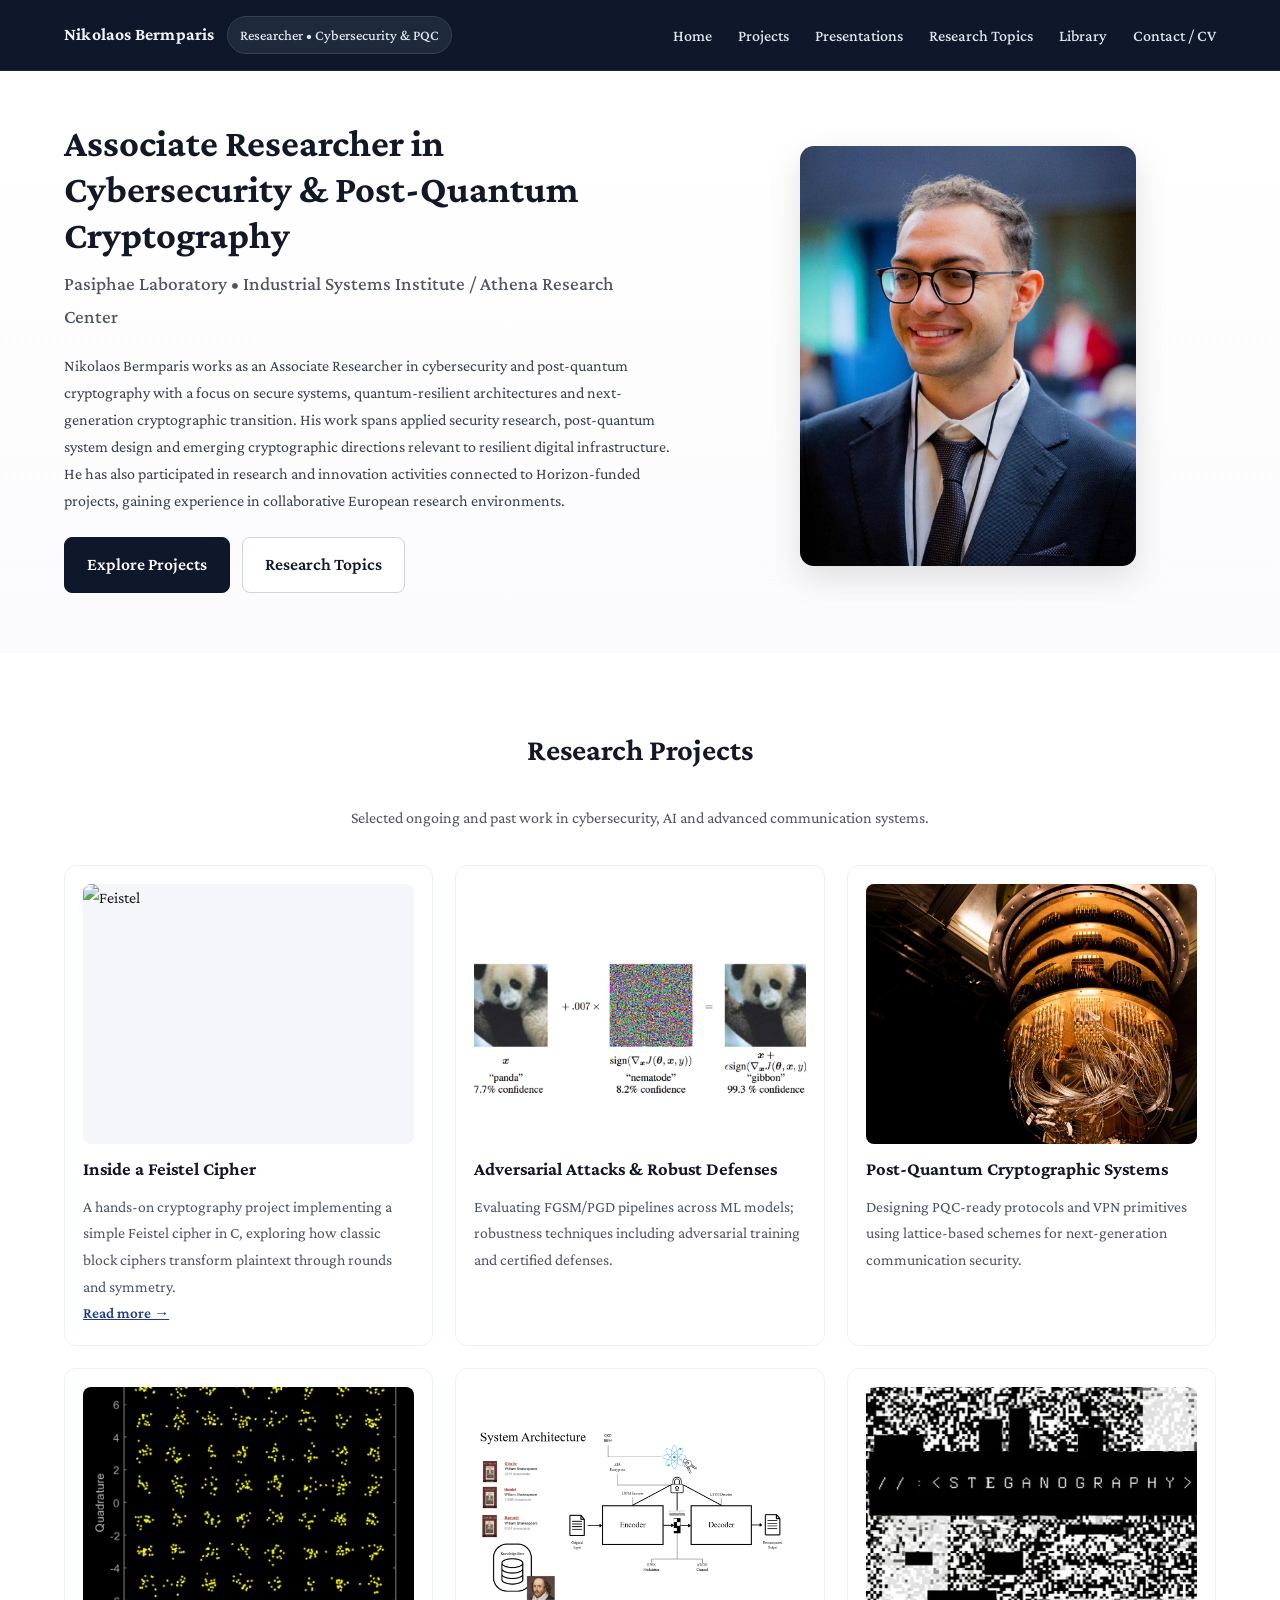
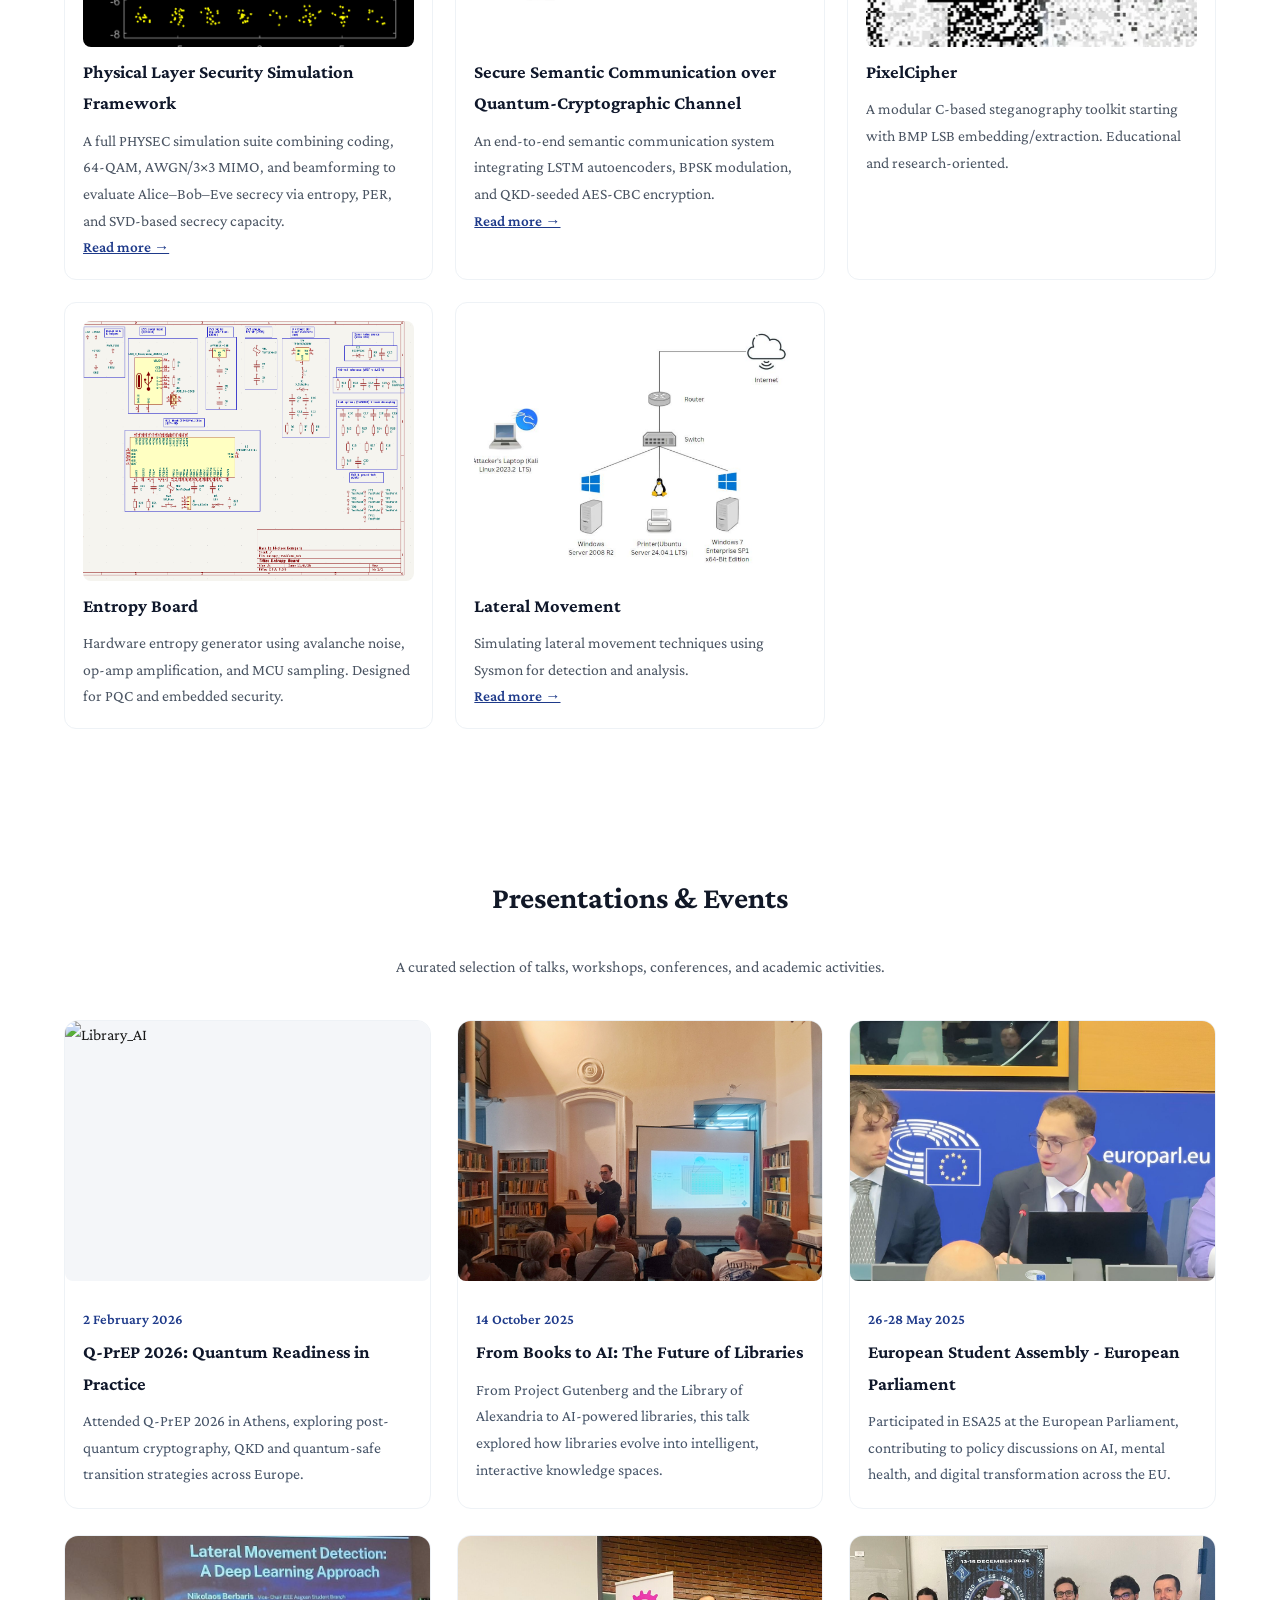
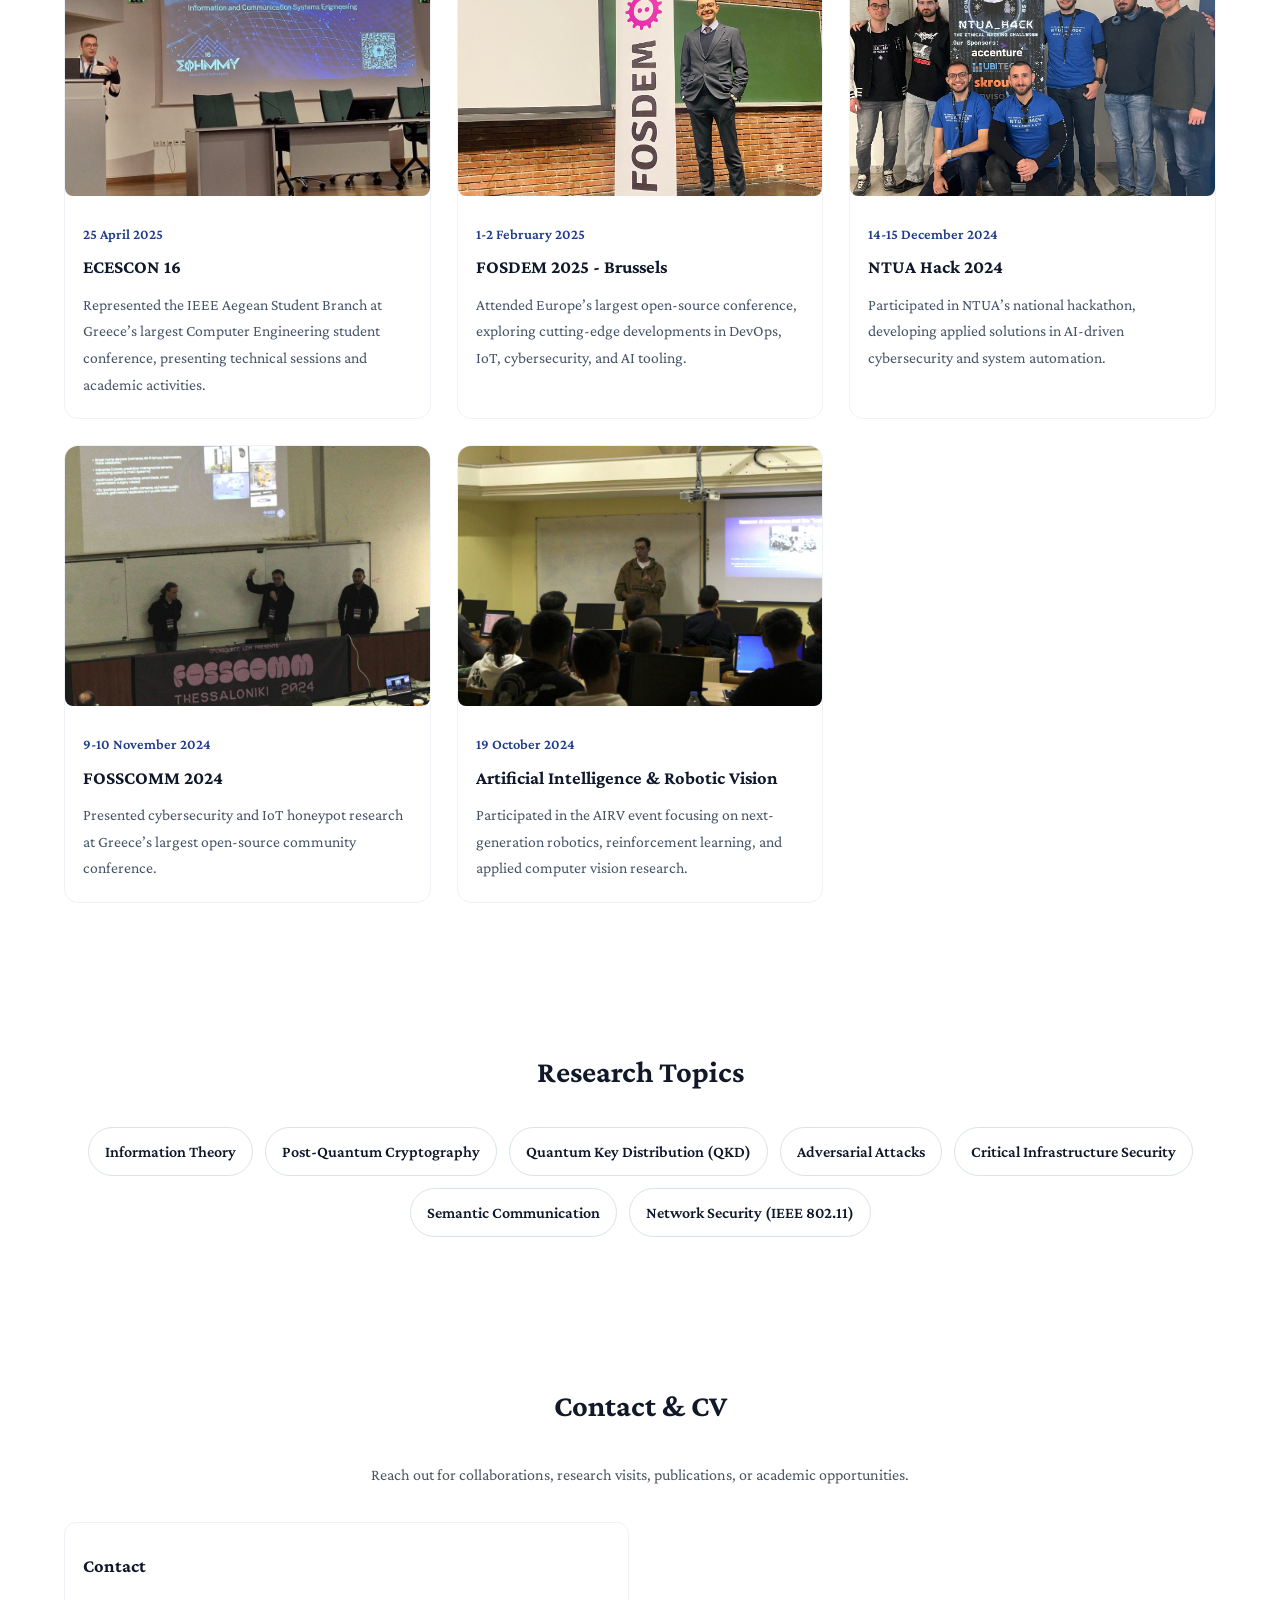
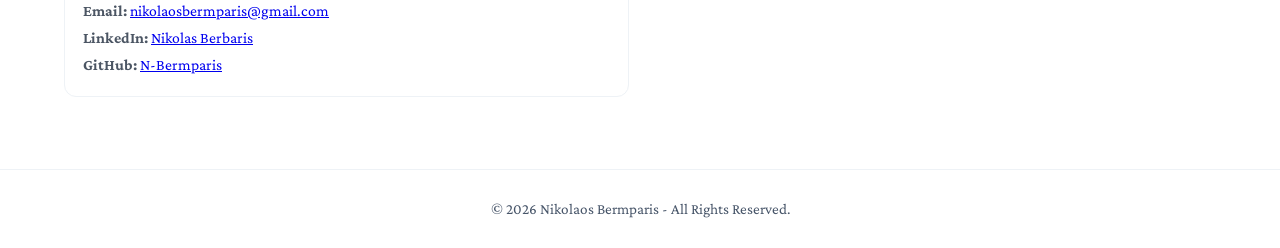
==== index.html @ 2b0d2d7d "Update index.html" ====
<!DOCTYPE html>
<html lang="en">
<head>
  <meta charset="UTF-8" />
  <meta name="viewport" content="width=device-width, initial-scale=1.0" />
  <title>Nikolaos Bermparis - Researcher</title>

  <link rel="icon" type="image/x-icon" href="images/pixel image.png">

  <!-- Academic font -->
  <link href="https://fonts.googleapis.com/css2?family=Crimson+Pro:wght@300;400;500;600;700&display=swap" rel="stylesheet">

  <!-- Global stylesheet -->
  <link rel="stylesheet" href="css/style.css">

</head>

<body>

<!--  NAVBAR -->
<nav class="navbar">
  <div class="container nav-inner">

    <div class="nav-left">
      <div class="brand">Nikolaos Bermparis</div>
      <span class="badge">Researcher • Cybersecurity & PQC</span>
    </div>

    <button class="nav-toggle" id="navToggle" aria-expanded="false">
      <span></span><span></span><span></span>
    </button>

    <ul class="nav-links" id="navLinks">
      <li><a href="index.html#home">Home</a></li>
      <li><a href="https://github.com/N-Bermparis" target="_blank">Projects</a></li>
      <li><a href="index.html#events">Presentations</a></li>
      <li><a href="index.html#research">Research Topics</a></li>
      <li><a href="library.html">Library</a></li>
      <li><a href="contact/secure.html">Contact / CV</a></li>
    </ul>

  </div>
</nav>
<!--  END NAVBAR -->


<!--  HERO -->
<header class="hero" id="home">
  <div class="container hero-grid">

    <div>
      <h1>Associate Researcher in Cybersecurity & Post-Quantum Cryptography</h1>
      <h2>Pasiphae Laboratory • Industrial Systems Institute / Athena Research Center</h2>
      <p>
        Nikolaos Bermparis works as an Associate Researcher in cybersecurity and post-quantum cryptography with a focus on secure systems, quantum-resilient architectures and next-generation cryptographic transition. His work spans applied security research, post-quantum system design and emerging cryptographic directions relevant to resilient digital infrastructure. He has also participated in research and innovation activities connected to Horizon-funded projects, gaining experience in collaborative European research environments.
      </p>
      <div class="cta-row">
        <a class="btn btn-primary" href="#projects">Explore Projects</a>
        <a class="btn btn-ghost" href="#research">Research Topics</a>
      </div>
    </div>

    <div class="portrait-wrap">
      <img class="portrait" src="images/profile.png" alt="Nikolaos Bermparis portrait">
    </div>

  </div>
</header>


<!--  PROJECTS -->
<section id="projects">
  <div class="container">
    <h2>Research Projects</h2>
    <p class="section-lead">Selected ongoing and past work in cybersecurity, AI and advanced communication systems.</p>

    <div class="grid cols-3">


            <article class="card">
        <img class="event-img" src="https://raw.githubusercontent.com/louazz/feistelcipher/HEAD/feistel.png" alt="Feistel">
        <h3>Inside a Feistel Cipher</h3>
        <p>A hands-on cryptography project implementing a simple Feistel cipher in C, exploring how classic block ciphers transform plaintext through rounds and symmetry.</p>
        <p class="project-link"><a href="https://github.com/N-Bermparis/feistel-cipher" target="_blank">Read more →</a></p>
      </article>

      <!-- CARD 1 -->
      <article class="card">
        <img class="event-img" src="images/adverarial.png" alt="adversarial">
        <h3>Adversarial Attacks & Robust Defenses</h3>
        <p>Evaluating FGSM/PGD pipelines across ML models; robustness techniques including adversarial training and certified defenses.</p>
        
      </article>

      <!-- CARD 2 -->
      <article class="card">
        <img class="event-img" src="images/quantum.png" alt="Quantum">
        <h3>Post-Quantum Cryptographic Systems</h3>
        <p>Designing PQC-ready protocols and VPN primitives using lattice-based schemes for next-generation communication security.</p>
      </article>

      <!-- CARD 3 -->
        <article class="card">
          <img class="event-img" src="images/physical_layer.png" alt="Post-Quantum">
          <h3>Physical Layer Security Simulation Framework</h3>
          <p>A full PHYSEC simulation suite combining coding, 64-QAM, AWGN/3×3 MIMO, and beamforming to evaluate Alice–Bob–Eve secrecy via entropy, PER, and SVD-based secrecy capacity.</p>
          <p class="project-link"><a href="https://github.com/N-Bermparis/physical-layer-security" target="_blank" rel="noopener">Read more →</a></p>
        </article>


      <!-- CARD 4 -->
      <article class="card">
        <img class="event-img" src="images/SemCom.png" alt="SemCom">
        <h3>Secure Semantic Communication over Quantum-Cryptographic Channel</h3>
        <p>An end-to-end semantic communication system integrating LSTM autoencoders, BPSK modulation, and QKD-seeded AES-CBC encryption.</p>
        <p class="project-link"><a href="https://github.com/N-Bermparis/SemCom-QCrypto" target="_blank">Read more →</a></p>
      </article>

      <!-- CARD 5 -->
      <article class="card">
        <img class="event-img" src="images/steganography.png" alt="Steganography">
        <h3>PixelCipher</h3>
        <p>A modular C-based steganography toolkit starting with BMP LSB embedding/extraction. Educational and research-oriented.</p>
        
      </article>

      <!-- CARD 6 -->
      <article class="card">
        <img class="event-img" src="images/Entropy_Board.png" alt="Entropy Board">
        <h3>Entropy Board</h3>
        <p>Hardware entropy generator using avalanche noise, op-amp amplification, and MCU sampling. Designed for PQC and embedded security.</p>
        
      </article>

      <!-- CARD 7 -->
      <article class="card">
        <img class="event-img" src="images/Lateral_Movement.png" alt="Lateral Movement">
        <h3>Lateral Movement</h3>
        <p>Simulating lateral movement techniques using Sysmon for detection and analysis.</p>
        <p class="project-link"><a href="docs/Lateral_Movement.PDF" target="_blank">Read more →</a></p>
      </article>

    </div>
  </div>
</section>


<!--  PRESENTATIONS -->
<section id="events">
  <div class="container">
    <h2>Presentations & Events</h2>
    <p class="section-lead">A curated selection of talks, workshops, conferences, and academic activities.</p>

    <div class="events-grid">


      <article class="event-card">
        <img class="event-img" src="images/qprep.jpg" alt="Library_AI">
        <div class="event-content">
          <div class="event-date">2 February 2026</div>
          <h3 class="event-title">Q-PrEP 2026: Quantum Readiness in Practice</h3>
         
          <p class="event-desc">Attended Q-PrEP 2026 in Athens, exploring post-quantum cryptography, QKD and quantum-safe transition strategies across Europe.</p>
        </div>
      </article>

        <article class="event-card">
        <img class="event-img" src="images/library.jpg" alt="Library_AI">
        <div class="event-content">
          <div class="event-date">14 October 2025</div>
          <h3 class="event-title">From Books to AI: The Future of Libraries</h3>
         
          <p class="event-desc">From Project Gutenberg and the Library of Alexandria to AI-powered libraries, this talk explored how libraries evolve into intelligent, interactive knowledge spaces.</p>
        </div>
      </article>

      <article class="event-card">
        <img class="event-img" src="images/esa25.jpeg" alt="ESA25">
        <div class="event-content">
          <div class="event-date">26-28 May 2025</div>
          <h3 class="event-title">European Student Assembly - European Parliament</h3>
           <p class="event-desc">Participated in ESA25 at the European Parliament, contributing to policy discussions on AI, mental health,
      and digital transformation across the EU.</p>
        </div>
      </article>

      <article class="event-card">
        <img class="event-img" src="images/ecescon16.jpeg" alt="ECESCON 16">
        <div class="event-content">
          <div class="event-date">25 April 2025</div>
          <h3 class="event-title">ECESCON 16</h3>
    <p class="event-desc">
      Represented the IEEE Aegean Student Branch at Greece’s largest Computer Engineering student conference,
      presenting technical sessions and academic activities.
    </p>
        </div>
      </article>

      <article class="event-card">
        <img class="event-img" src="images/fosdem25.jpeg" alt="FOSDEM 25">
        <div class="event-content">
          <div class="event-date">1-2 February 2025</div>
          <h3 class="event-title">FOSDEM 2025 - Brussels</h3>
          <p class="event-desc">
      Attended Europe’s largest open-source conference, exploring cutting-edge developments in DevOps, IoT,
      cybersecurity, and AI tooling.        
          </p>
        </div>
      </article>

      <article class="event-card">
        <img class="event-img" src="images/ntuahack24.jpeg" alt="NTUA Hack 2024">
        <div class="event-content">
          <div class="event-date">14-15 December 2024</div>
          <h3 class="event-title">NTUA Hack 2024</h3>
          <p class="event-desc">
      Participated in NTUA’s national hackathon, developing applied solutions in AI-driven cybersecurity and
      system automation.        
          </p>
        </div>
      </article>

      <article class="event-card">
        <img class="event-img" src="images/fosscomm24.jpeg" alt="FOSSCOMM 2024">
        <div class="event-content">
          <div class="event-date">9-10 November 2024</div>
          <h3 class="event-title">FOSSCOMM 2024</h3>
          <p class="event-desc">
      Presented cybersecurity and IoT honeypot research at Greece’s largest
      open-source community conference.         
          </p>
        </div>
      </article>

      <article class="event-card">
        <img class="event-img" src="images/airv24.jpeg" alt="AIRV 2024">
        <div class="event-content">
          <div class="event-date">19 October 2024</div>
          <h3 class="event-title">Artificial Intelligence & Robotic Vision</h3>
          <p class="event-desc">
      Participated in the AIRV event focusing on next-generation robotics, reinforcement learning, and
      applied computer vision research.          
          </p>
        </div>
      </article>

    </div>
  </div>
</section>


<!--RESEARCH TOPICS -->
<section id="research">
  <div class="container">
    <h2>Research Topics</h2>
    

    <div class="topics">
      <a class="topic" href="#">Information Theory</a>
      <a class="topic" href="#">Post-Quantum Cryptography</a>
      <a class="topic" href="#">Quantum Key Distribution (QKD)</a>
      <a class="topic" href="#">Adversarial Attacks</a>
      <a class="topic" href="#">Critical Infrastructure Security</a>
      <a class="topic" href="#">Semantic Communication</a>
      <a class="topic" href="#">Network Security (IEEE 802.11)</a>
    </div>

  </div>
</section>


<!-- CONTACT -->
<section id="contact">
  <div class="container">
    <h2>Contact & CV</h2>
    <p class="section-lead">Reach out for collaborations, research visits, publications, or academic opportunities.</p>

    <div class="grid cols-2">

      <div class="card">
        <h3>Contact</h3>
        <div class="space"></div>
        <p><strong>Email:</strong> <a href="mailto:nikolaosbermparis@gmail.com">nikolaosbermparis@gmail.com</a></p>
        <p><strong>LinkedIn:</strong> <a href="https://www.linkedin.com/in/nikolas-berbaris/" target="_blank">Nikolas Berbaris</a></p>
        <p><strong>GitHub:</strong> <a href="https://github.com/N-Bermparis" target="_blank">N-Bermparis</a></p>
      </div>

    </div>
  </div>
</section>


<!--FOOTER -->
<footer>
  <div class="container">
    © 2026 Nikolaos Bermparis - All Rights Reserved.
  </div>
</footer>


<!--MOBILE NAV JS -->
<script>
  const navToggle = document.getElementById("navToggle");
  const navLinks  = document.getElementById("navLinks");

  navToggle.addEventListener("click", () => {
    navLinks.classList.toggle("show");
    navToggle.setAttribute("aria-expanded", navLinks.classList.contains("show"));
  });

  // Auto-close on link click
  navLinks.querySelectorAll("a").forEach(a => {
    a.addEventListener("click", () => {
      navLinks.classList.remove("show");
      navToggle.setAttribute("aria-expanded", "false");
    });
  });
</script>

</body>
</html>
---- css/style.css ----
/* -------------------------------------------------- */
/* RESET & BASE */
/* -------------------------------------------------- */

* {
  box-sizing: border-box;
  margin: 0;
  padding: 0;
}

html, body {
  height: 100%;
}

body {
  font-family: 'Crimson Pro', Georgia, 'Times New Roman', serif;
  color: #1a1a1a;
  background: #ffffff;
  line-height: 1.7;
  -webkit-font-smoothing: antialiased;
  -moz-osx-font-smoothing: grayscale;

  /* offset for fixed navbar */
  padding-top: 110px;
}

/* Layout wrapper */
.container {
  max-width: 1200px;
  margin: 0 auto;
  padding: 0 24px;
}

/* -------------------------------------------------- */
/* NAVBAR (FULLY RESPONSIVE) */
/* -------------------------------------------------- */

.navbar,
nav { /* support older markup */
  position: fixed;
  top: 0; 
  left: 0; 
  right: 0;

  background: #0f172a;
  border-bottom: 1px solid #1e293b;
  z-index: 1000;

  padding: 16px 0;
}

/* inner layout */
.nav-inner,
.nav-row {
  display: flex;
  align-items: center;
  justify-content: space-between;
}

/* left label block */
.nav-left {
  display: flex;
  align-items: center;
  gap: 12px;
}

/* Brand */
.brand {
  font-weight: 700;
  letter-spacing: 0.2px;
  color: #f1f5f9;
  font-size: 1.1rem;
}

/* Badge */
.badge {
  font-weight: 500;
  font-size: 0.9rem;
  color: #e2e8f0;
  border: 1px solid #334155;
  border-radius: 999px;
  padding: 6px 12px;
  background: #1e293b;
}

/* Desktop nav menu */
.nav-links {
  display: flex;
  list-style: none;
  gap: 26px;
  margin-left: auto;
}

/* Desktop link styles */
.nav-links a {
  text-decoration: none;
  color: #e2e8f0;
  font-weight: 500;
  position: relative;
  padding-bottom: 4px;
  transition: color 0.2s ease;
}

.nav-links a:hover {
  color: #60a5fa;
}

.nav-links a::after {
  content: "";
  position: absolute;
  left: 0;
  bottom: 0;
  height: 2px;
  width: 0;
  background: #60a5fa;
  transition: width 0.2s ease;
}

.nav-links a:hover::after {
  width: 100%;
}

/* -------------------------------------------------- */
/* HAMBURGER (ANIMATED) */
/* -------------------------------------------------- */

.nav-toggle {
  display: none;
  flex-direction: column;
  gap: 6px;
  background: #0f172a;
  border: 1px solid #1e293b;
  padding: 10px 12px;
  border-radius: 10px;
  cursor: pointer;
  transition: background 0.3s ease;
}

.nav-toggle span {
  display: block;
  width: 24px;
  height: 2px;
  background: #e2e8f0;
  border-radius: 4px;
  transition: 0.35s ease;
  transform-origin: center;
}

/* Hamburger → X animation */
.nav-toggle.open span:nth-child(1) {
  transform: translateY(8px) rotate(45deg);
}

.nav-toggle.open span:nth-child(2) {
  opacity: 0;
}

.nav-toggle.open span:nth-child(3) {
  transform: translateY(-8px) rotate(-45deg);
}

/* -------------------------------------------------- */
/* MOBILE NAV */
/* -------------------------------------------------- */

@media (max-width: 900px) {

  .nav-toggle {
    display: flex;
  }

  .nav-links {
    display: flex;
    flex-direction: column;

    background: #0f172a;
    position: absolute;
    top: 100%;
    right: 0;

    width: 100%;
    border-bottom: 1px solid #1e293b;

    /* collapsed by default */
    max-height: 0;
    overflow: hidden;
    opacity: 0;
    transform: translateY(-10px);

    transition:
      max-height 0.35s ease,
      opacity 0.35s ease,
      transform 0.35s ease;
  }

  .nav-links.show {
    max-height: 500px;
    opacity: 1;
    transform: translateY(0);
  }

  .nav-links li {
    padding: 12px 0;
    text-align: center;
  }
}

/* -------------------------------------------------- */
/* HERO */
/* -------------------------------------------------- */

.hero {
  padding-top: 10px;
  padding-bottom: 60px;
  background: linear-gradient(180deg, #ffffff 0%, #fbfbfd 100%);
}

.hero-grid {
  display: grid;
  grid-template-columns: 1.1fr 0.9fr;
  gap: 48px;
  align-items: center;
}

.hero h1 {
  font-size: 2.4rem;
  color: #111827;
  line-height: 1.2;
  margin-bottom: 10px;
}

.hero h2 {
  font-size: 1.2rem;
  font-weight: 500;
  color: #4b5563;
  margin-bottom: 18px;
}

.hero p {
  color: #374151;
  margin-bottom: 22px;
}

/* CTA buttons */
.cta-row {
  display: flex;
  gap: 12px;
  flex-wrap: wrap;
}

.btn {
  display: inline-block;
  border-radius: 8px;
  padding: 12px 22px;
  text-decoration: none;
  font-weight: 600;
  border: 1px solid;
  font-size: 1.1rem;
}

/* Primary CTA */
.btn-primary {
  background: #0f172a;
  color: #ffffff;
  border-color: #0f172a;
  font-family: 'Crimson Pro', serif;
}

.btn-primary:hover {
  filter: brightness(1.15);
}

/* Ghost CTA */
.btn-ghost {
  background: #ffffff;
  color: #0f172a;
  border-color: #d0d4dc;
}

/* Portrait */
.portrait-wrap {
  max-width: 420px;
  margin: 0 auto;
}

.portrait {
  width: 100%;
  height: 420px;
  border-radius: 14px;
  object-fit: cover;
  display: block;
  background: #eef2f7;
  box-shadow: 0 12px 34px rgba(0, 0, 0, 0.12);
}

/* -------------------------------------------------- */
/* SECTIONS */
/* -------------------------------------------------- */

section {
  padding: 72px 0;
}

section h2 {
  text-align: center;
  font-size: 1.9rem;
  color: #111827;
  margin-bottom: 28px;
}

.section-lead {
  text-align: center;
  color: #4b5563;
  max-width: 820px;
  margin: 0 auto 34px;
}

/* -------------------------------------------------- */
/* GRID LAYOUT */
/* -------------------------------------------------- */

.grid {
  display: grid;
  gap: 22px;
}

.grid.cols-3 {
  grid-template-columns: repeat(3, minmax(0, 1fr));
}

.grid.cols-2 {
  grid-template-columns: repeat(2, minmax(0, 1fr));
}

@media (max-width: 960px) {
  .hero-grid {
    grid-template-columns: 1fr;
  }
  .grid.cols-3 {
    grid-template-columns: repeat(2, 1fr);
  }
}

@media (max-width: 640px) {
  .grid.cols-3,
  .grid.cols-2 {
    grid-template-columns: 1fr;
  }
}

/* -------------------------------------------------- */
/* CARDS */
/* -------------------------------------------------- */

.card {
  border: 1px solid #eef2f6;
  border-radius: 12px;
  padding: 18px;
  background: #ffffff;
  transition: transform 0.15s ease, box-shadow 0.2s ease;
}

.card:hover {
  transform: translateY(-3px);
  box-shadow: 0 12px 36px rgba(0, 0, 0, 0.08);
}

.card h3 {
  font-size: 1.15rem;
  color: #0f172a;
  margin: 10px 0 8px;
}

.card p {
  color: #4b5563;
  font-size: 0.98rem;
}

.thumbnail,
.event-img {
  width: 100%;
  height: 260px;
  object-fit: cover;
  border-radius: 8px;
  display: block;
  background: #f4f6f9;
  margin-bottom: 10px;
}

/* -------------------------------------------------- */
/* EVENTS GRID */
/* -------------------------------------------------- */

.events-grid {
  display: grid;
  grid-template-columns: repeat(auto-fill, minmax(280px, 1fr));
  gap: 26px;
  margin-top: 40px;
}

.event-card {
  background: #ffffff;
  border-radius: 14px;
  border: 1px solid #eef2f6;
  overflow: hidden;
  transition: transform 0.15s ease;
}

.event-card:hover {
  transform: translateY(-4px);
}

.event-content {
  padding: 16px 18px 20px;
}

.event-date {
  font-size: 0.9rem;
  color: #1e3a8a;
  font-weight: 600;
  margin-bottom: 6px;
}

.event-title {
  font-size: 1.15rem;
  font-weight: 700;
  color: #0f172a;
  margin-bottom: 8px;
}

.event-desc {
  font-size: 0.98rem;
  color: #475569;
}

/* -------------------------------------------------- */
/* TOPICS */
/* -------------------------------------------------- */

.topics {
  display: flex;
  flex-wrap: wrap;
  gap: 12px;
  justify-content: center;
}

.topic {
  display: inline-block;
  padding: 10px 16px;
  border-radius: 999px;
  background: #ffffff;
  border: 1px solid #dbe2ea;
  font-weight: 600;
  color: #0f172a;
  text-decoration: none;
  transition: 0.15s ease;
}

.topic:hover {
  transform: translateY(-2px);
  border-color: #b9c5d3;
  box-shadow: 0 8px 20px rgba(0, 0, 0, 0.06);
}

/* -------------------------------------------------- */
/* FOOTER */
/* -------------------------------------------------- */

footer {
  border-top: 1px solid #eef2f6;
  padding: 26px 0;
  color: #475569;
  text-align: center;
  font-size: 0.95rem;
}

/* Utility */
.muted { color: #6b7280; }
.space { height: 8px; }

/* Links inside cards */
.project-link a {
  color: #1e3a8a;
  text-decoration: underline;
  font-weight: 600;
  font-size: 0.95rem;
}

.project-link a:hover {
  text-decoration: none;
}

@media (max-width: 900px) {
  .badge {
    display: none;
  }
}
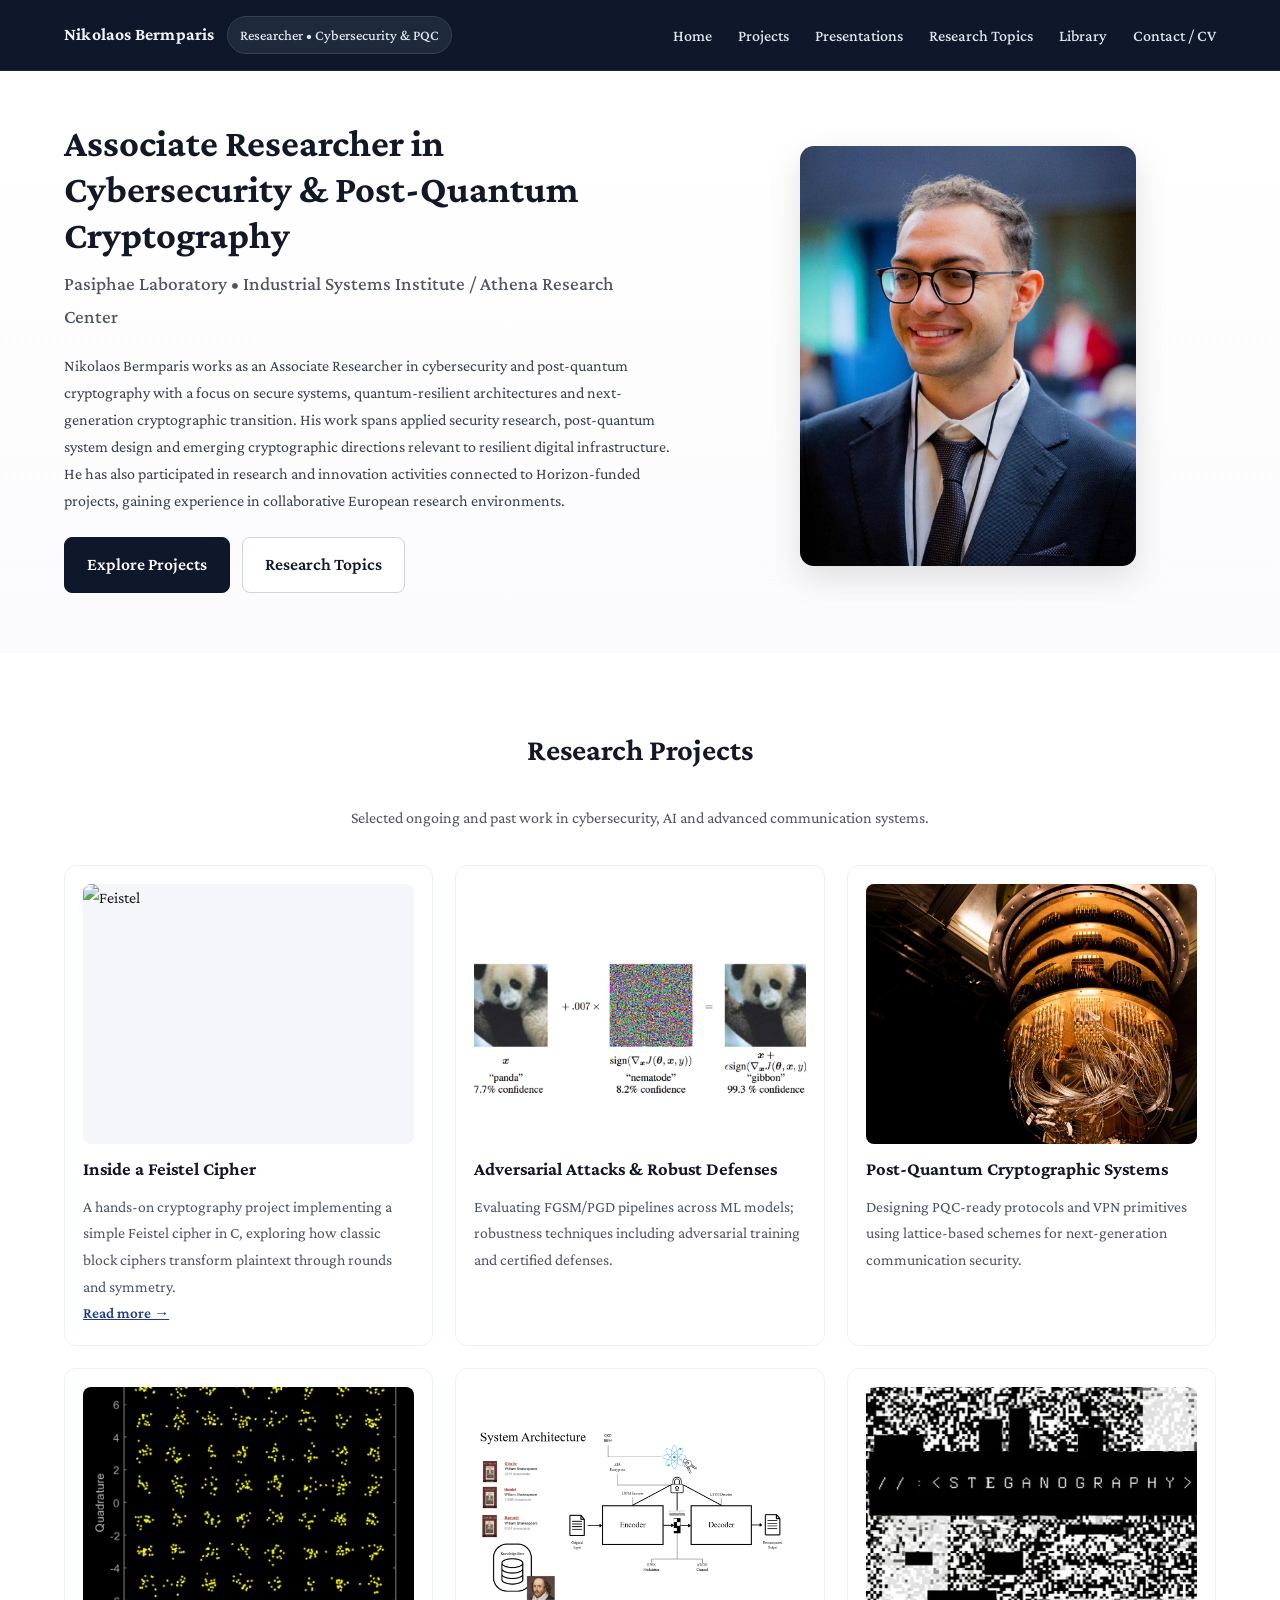
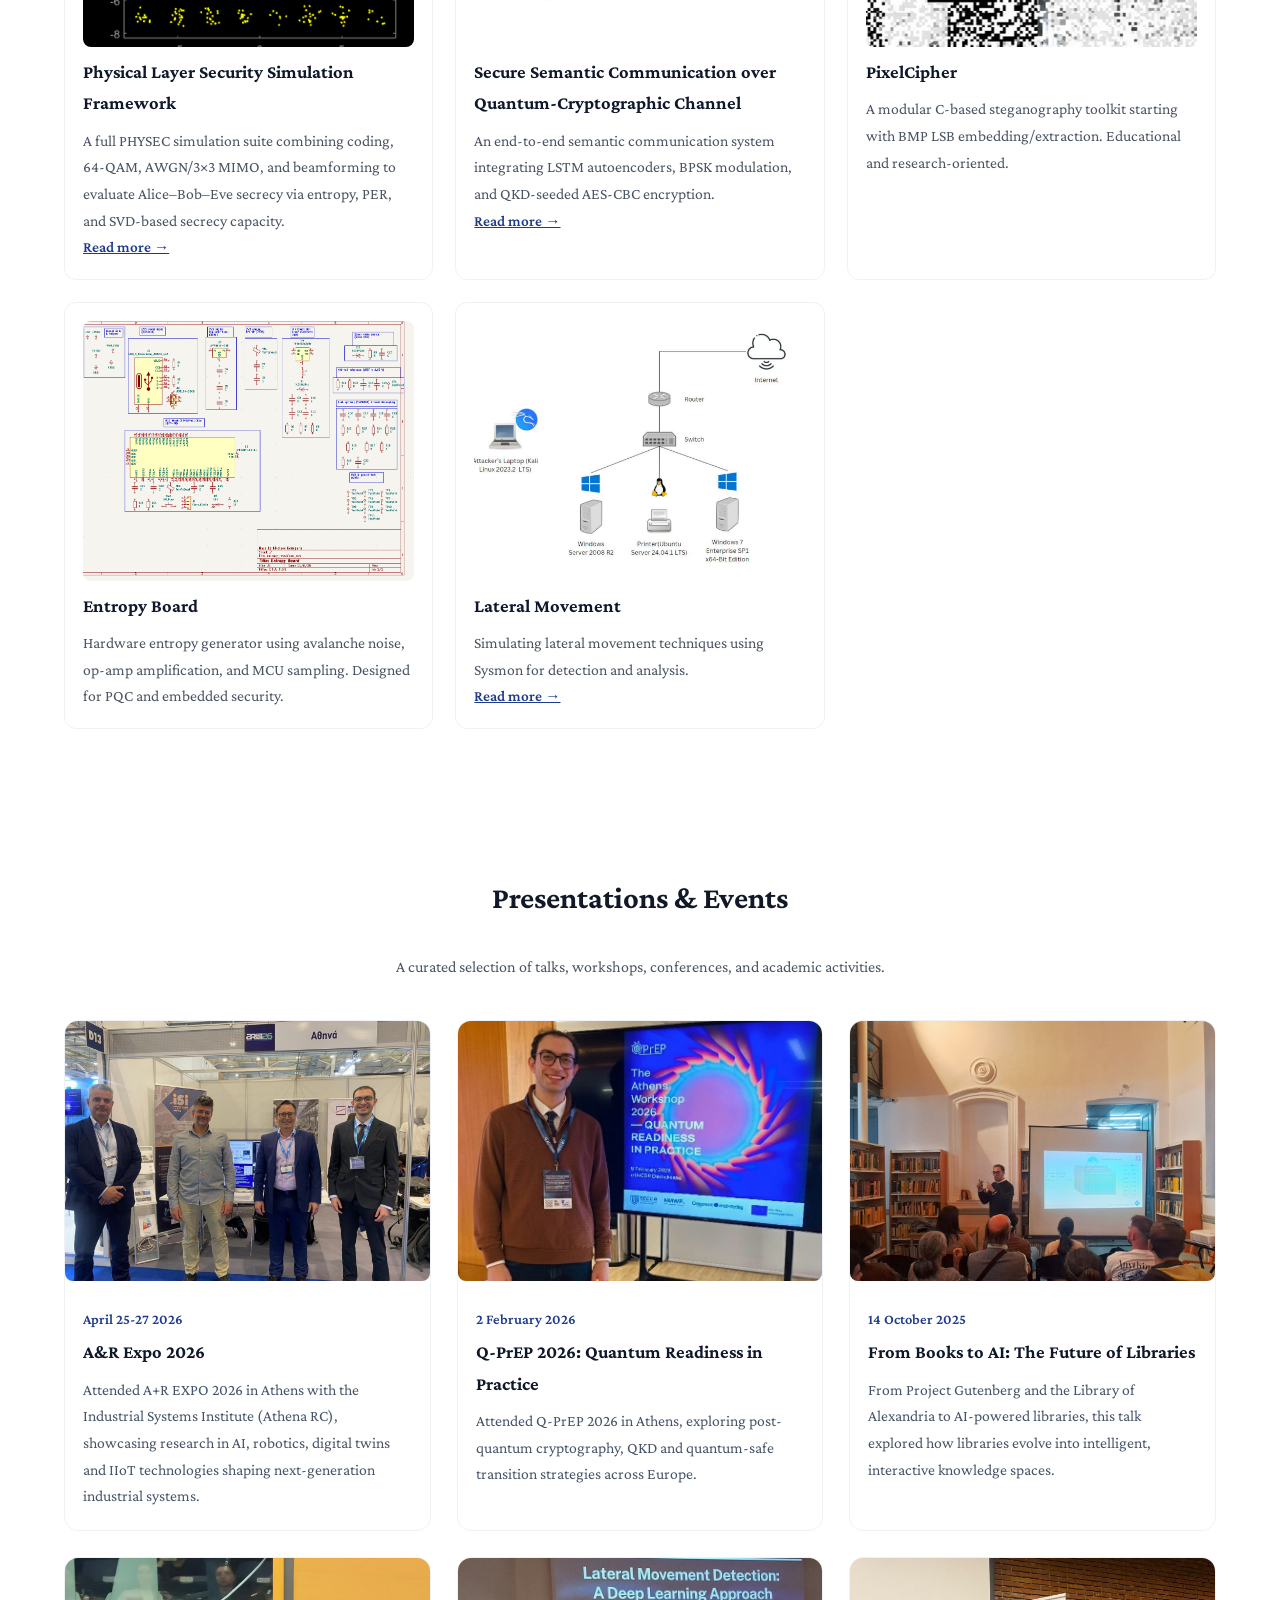
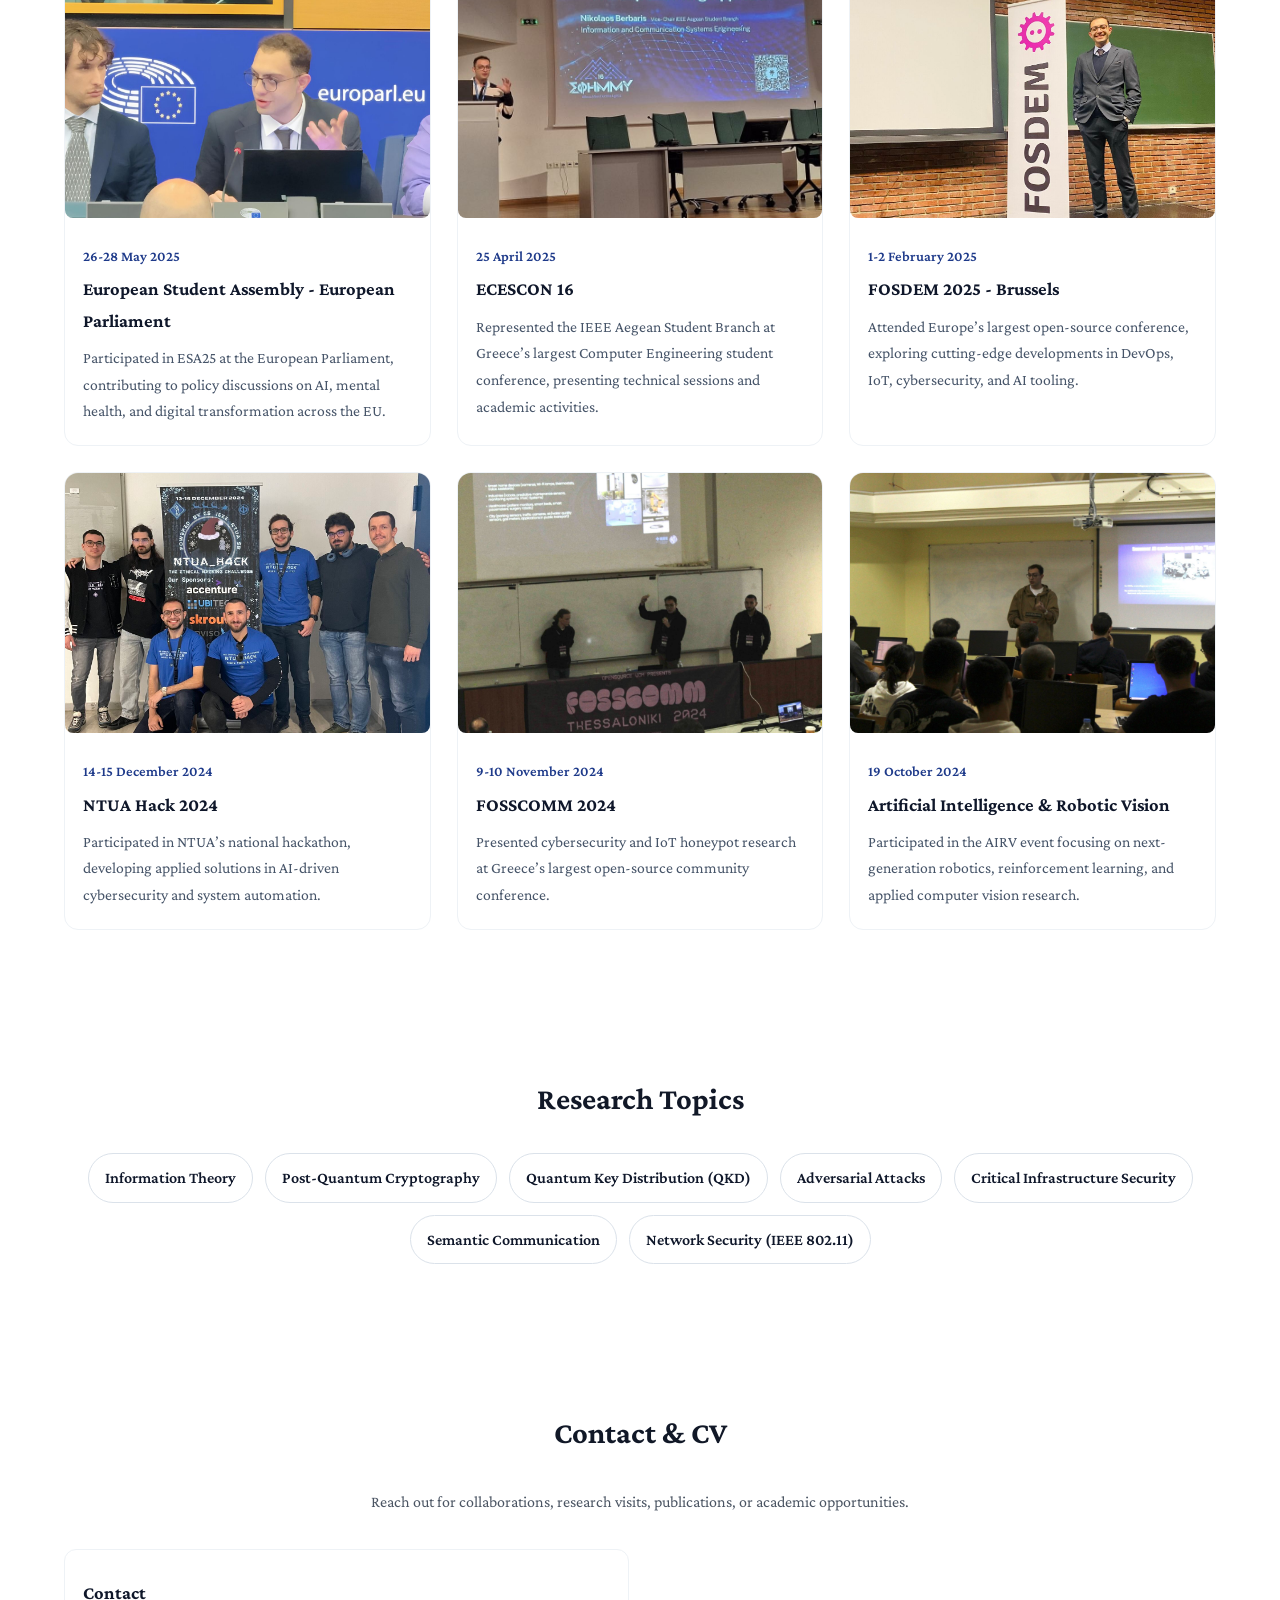
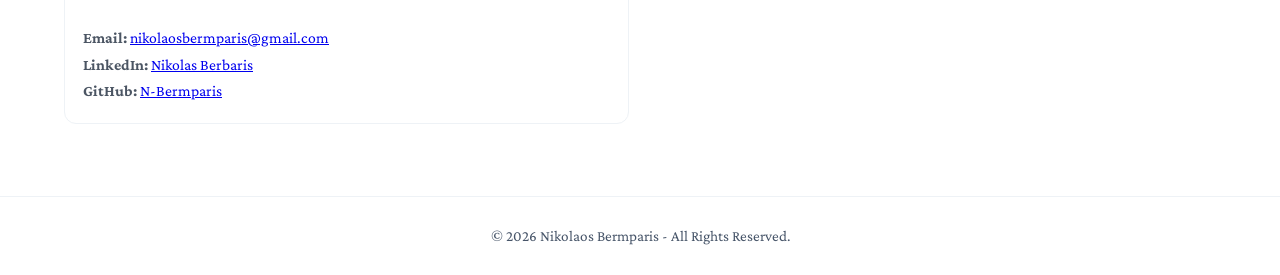
==== commit 571857f2: "Update index.html" ====
--- a/index.html
+++ b/index.html
@@ -155,6 +155,16 @@
 
 
       <article class="event-card">
+        <img class="event-img" src="images/expo1.jpeg" alt="Library_AI">
+        <div class="event-content">
+          <div class="event-date">April 25-27 2026</div>
+          <h3 class="event-title">A&R Expo 2026</h3>
+         
+          <p class="event-desc">Attended A+R EXPO 2026 in Athens with the Industrial Systems Institute (Athena RC), showcasing research in AI, robotics, digital twins and IIoT technologies shaping next-generation industrial systems.</p>
+        </div>
+      </article>
+
+      <article class="event-card">
         <img class="event-img" src="images/qprep.jpg" alt="Library_AI">
         <div class="event-content">
           <div class="event-date">2 February 2026</div>
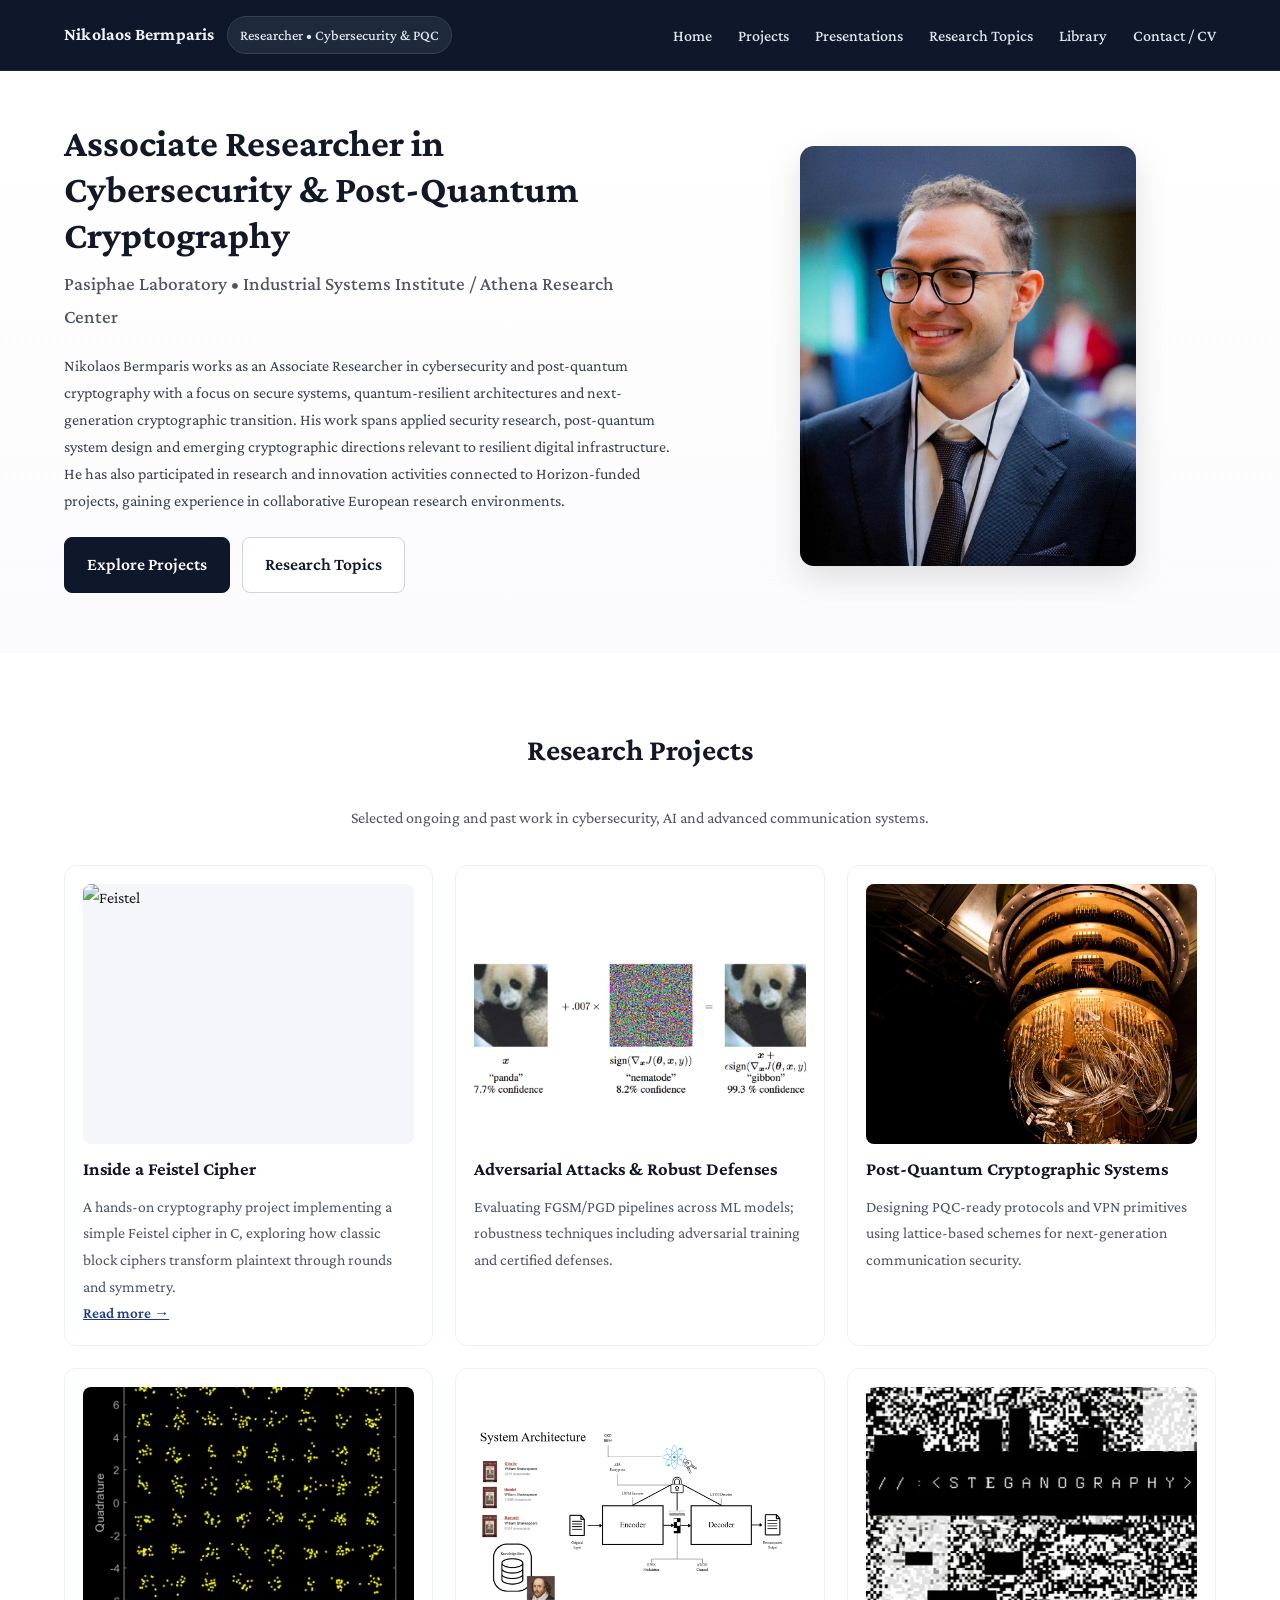
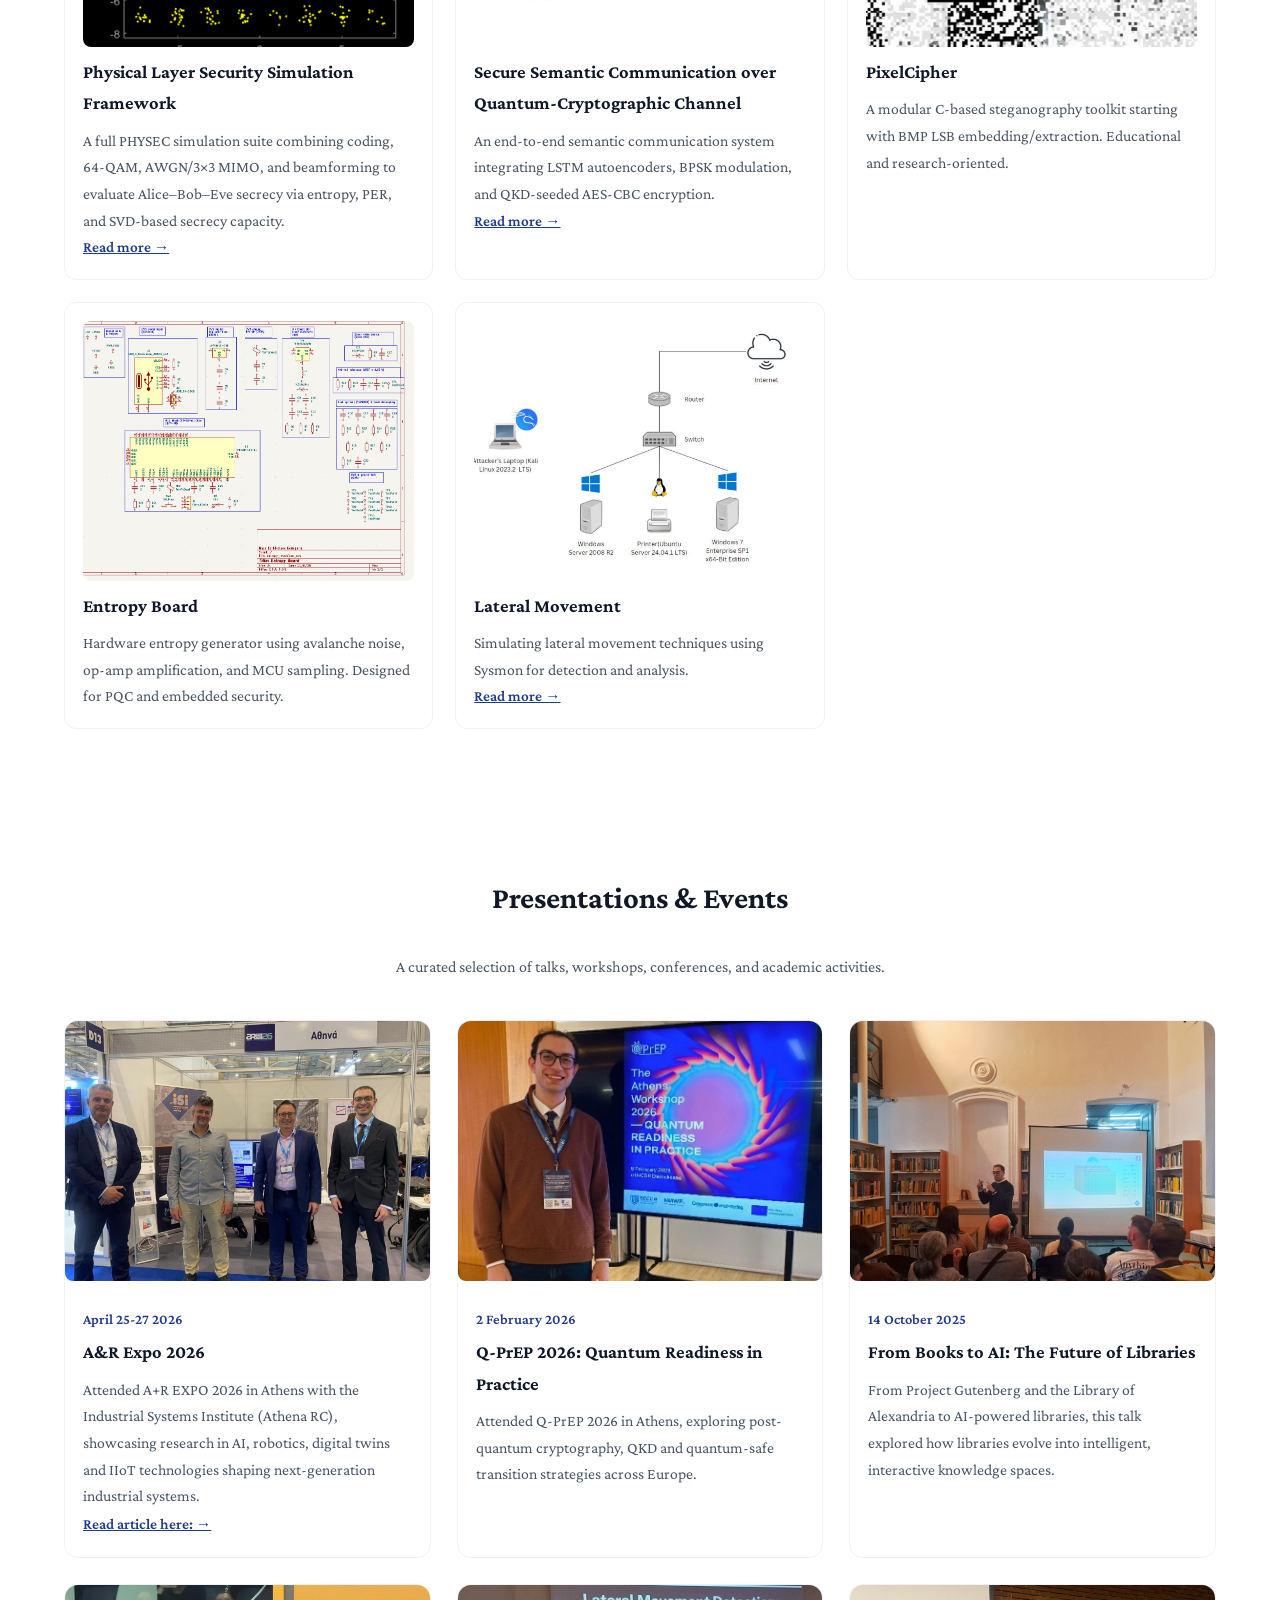
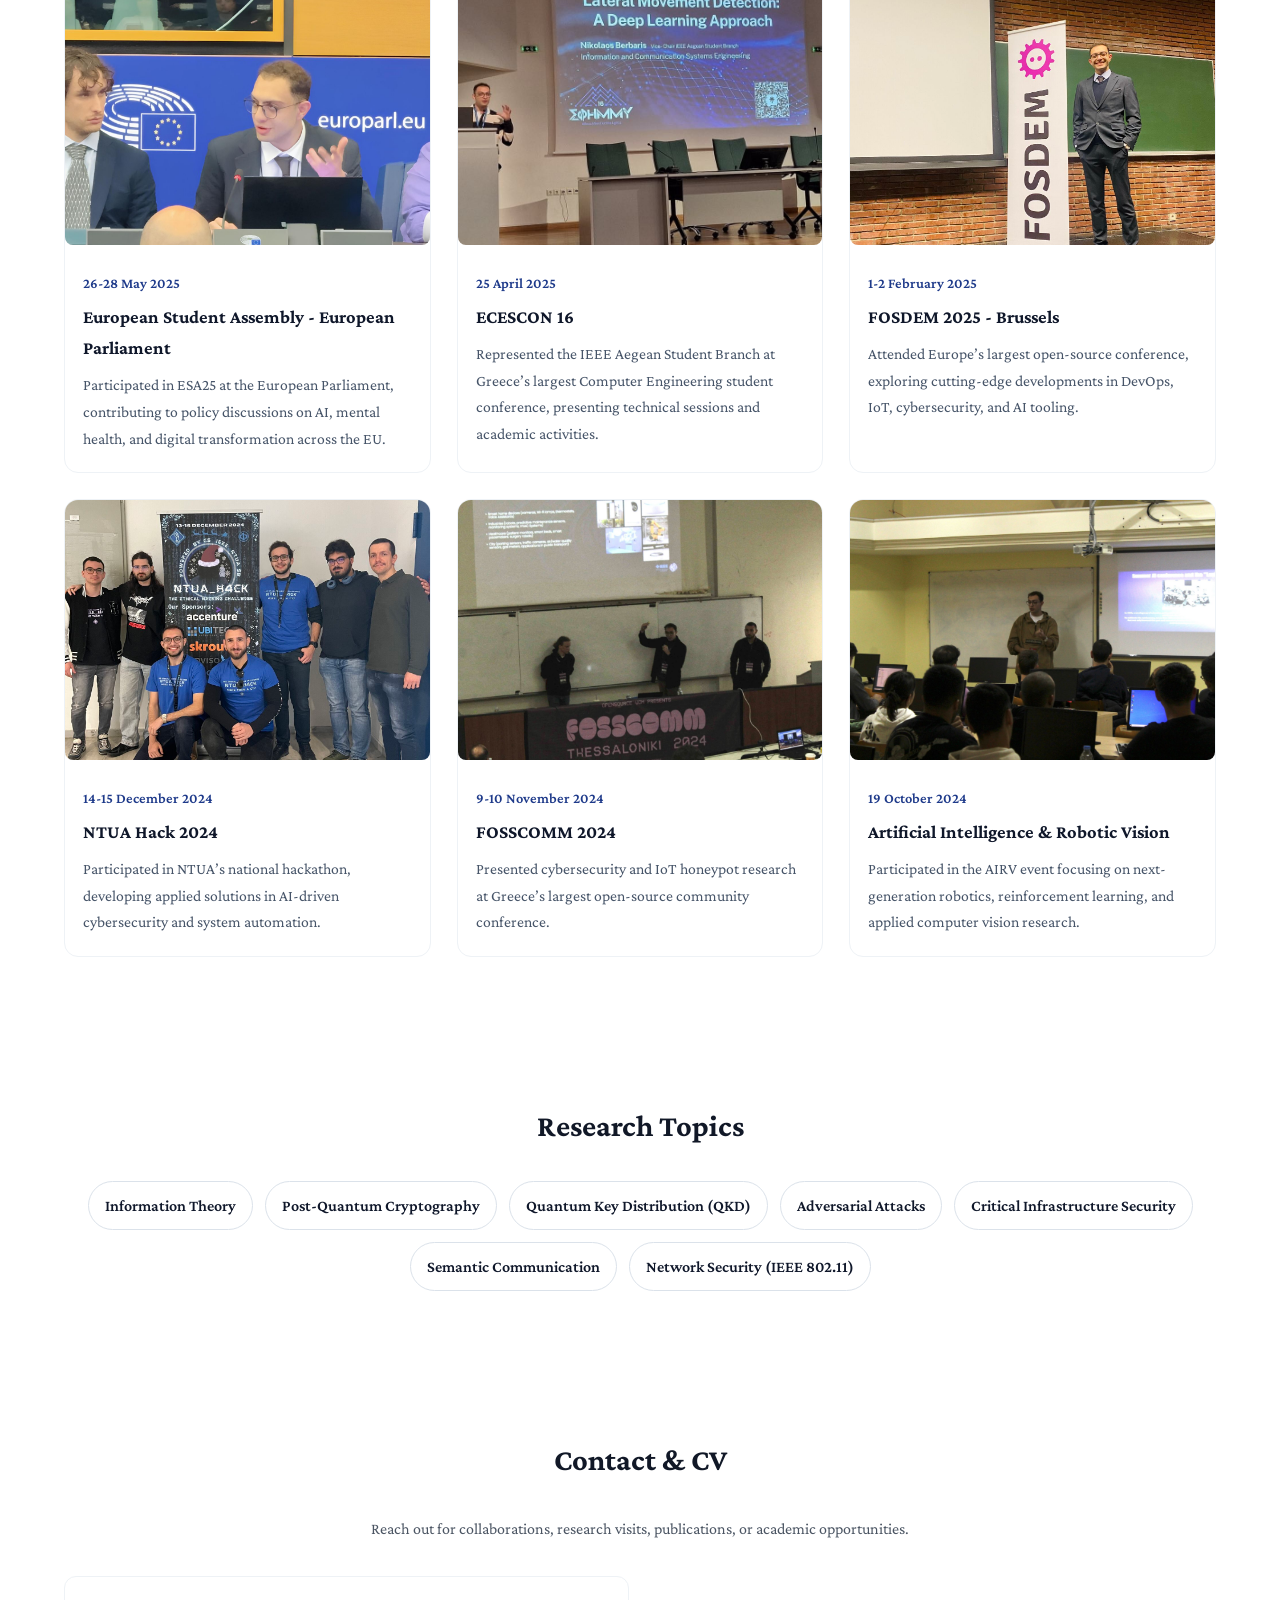
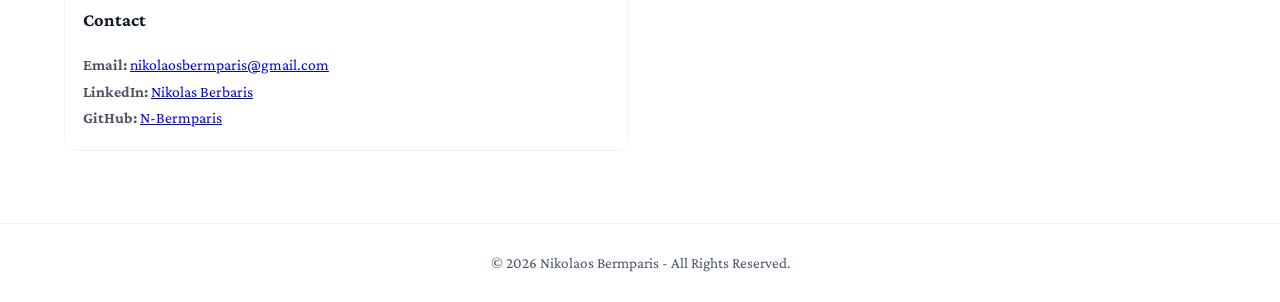
==== commit 029f482d: "Update index.html - Add article ISI A&R Expo" ====
--- a/index.html
+++ b/index.html
@@ -161,6 +161,7 @@
           <h3 class="event-title">A&R Expo 2026</h3>
          
           <p class="event-desc">Attended A+R EXPO 2026 in Athens with the Industrial Systems Institute (Athena RC), showcasing research in AI, robotics, digital twins and IIoT technologies shaping next-generation industrial systems.</p>
+           <p class="project-link"><a href="https://www.isi.gr/news/industrial-systems-institute-isi-ar-expo-2026" target="_blank">Read article here: →</a></p>
         </div>
       </article>
 
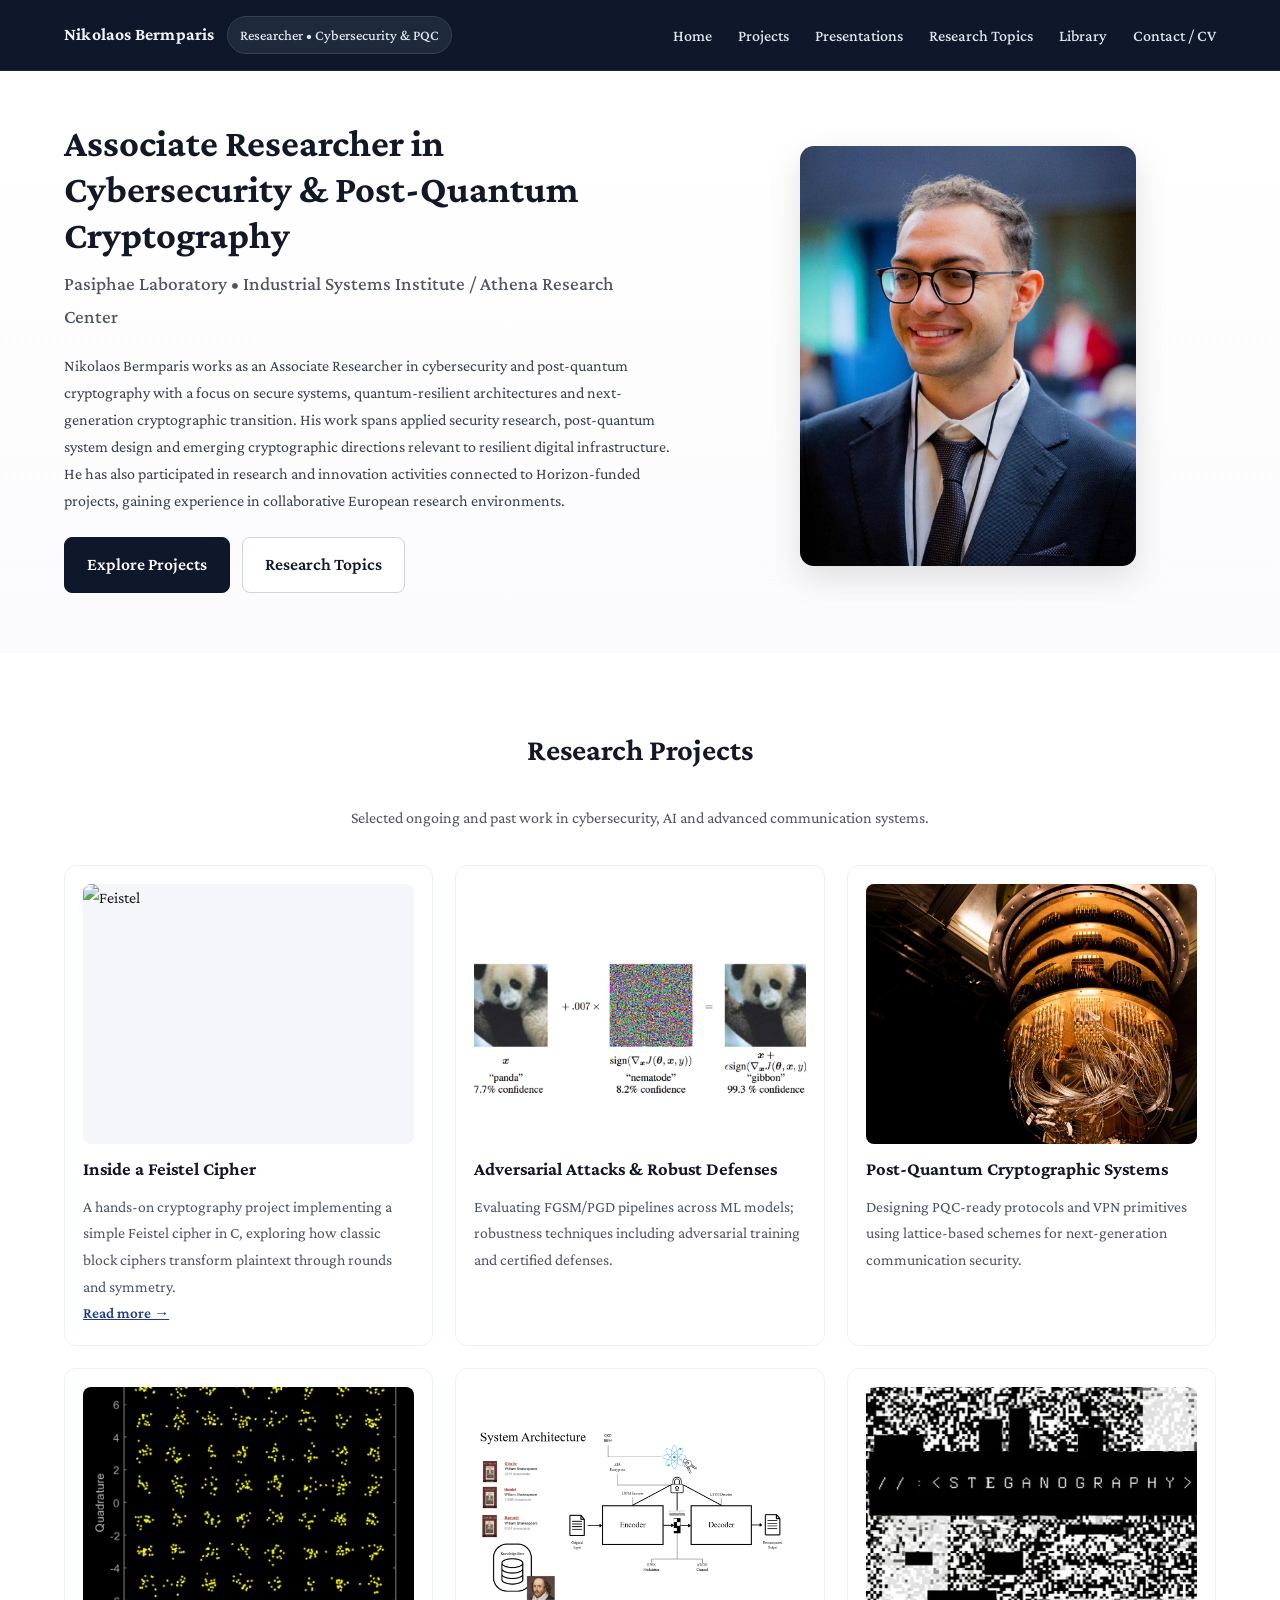
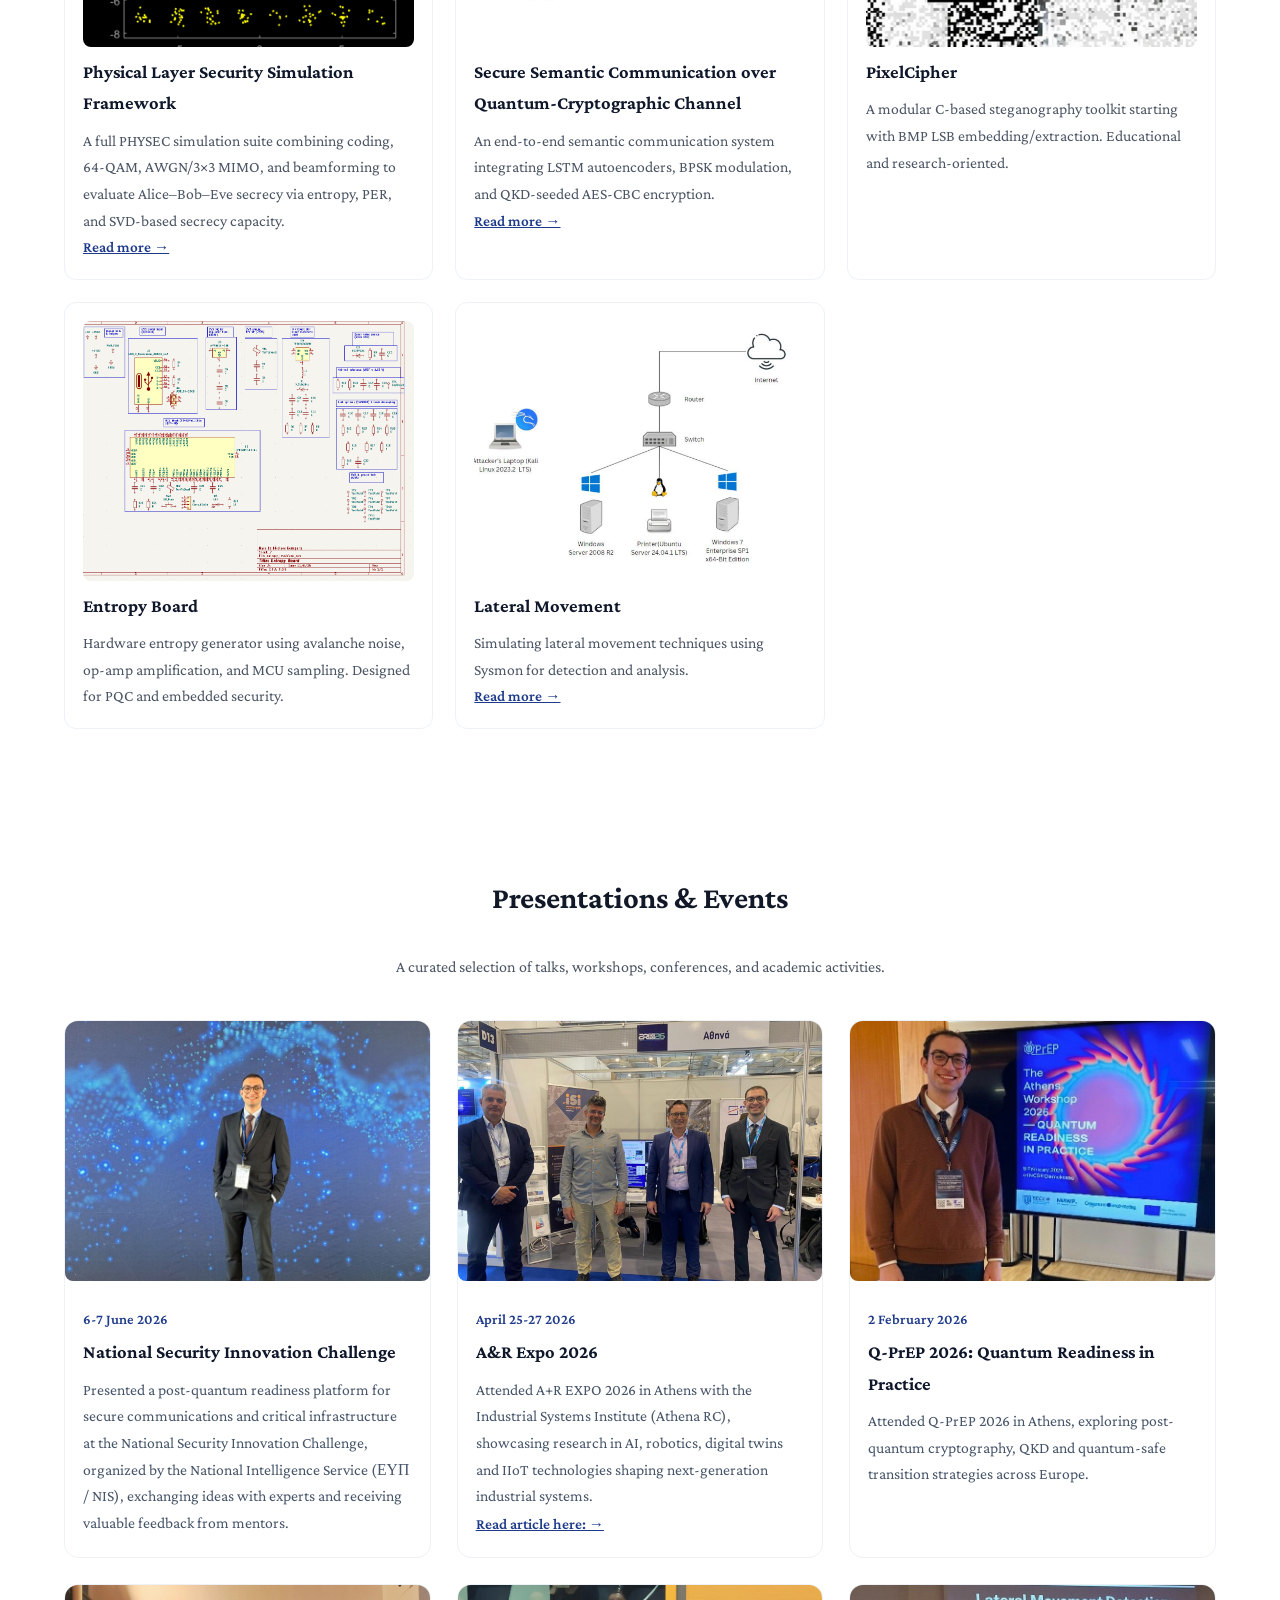
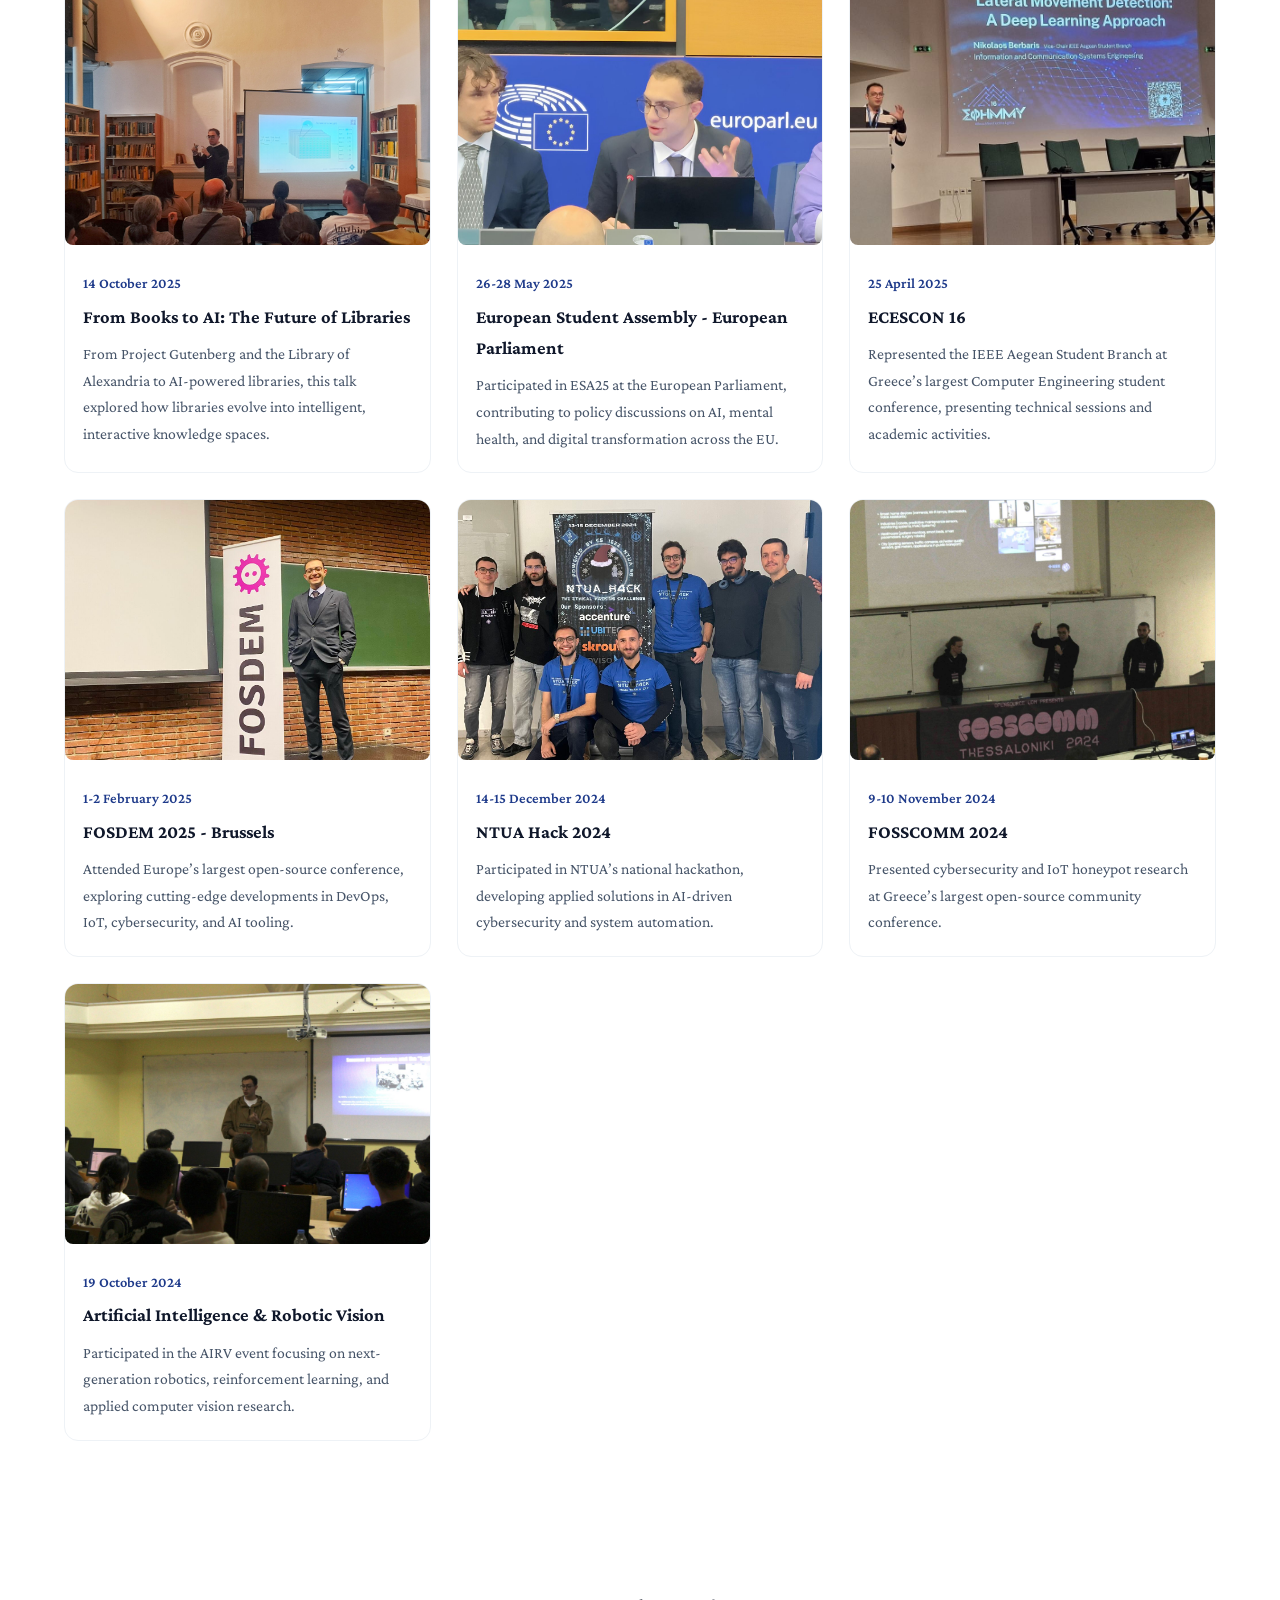
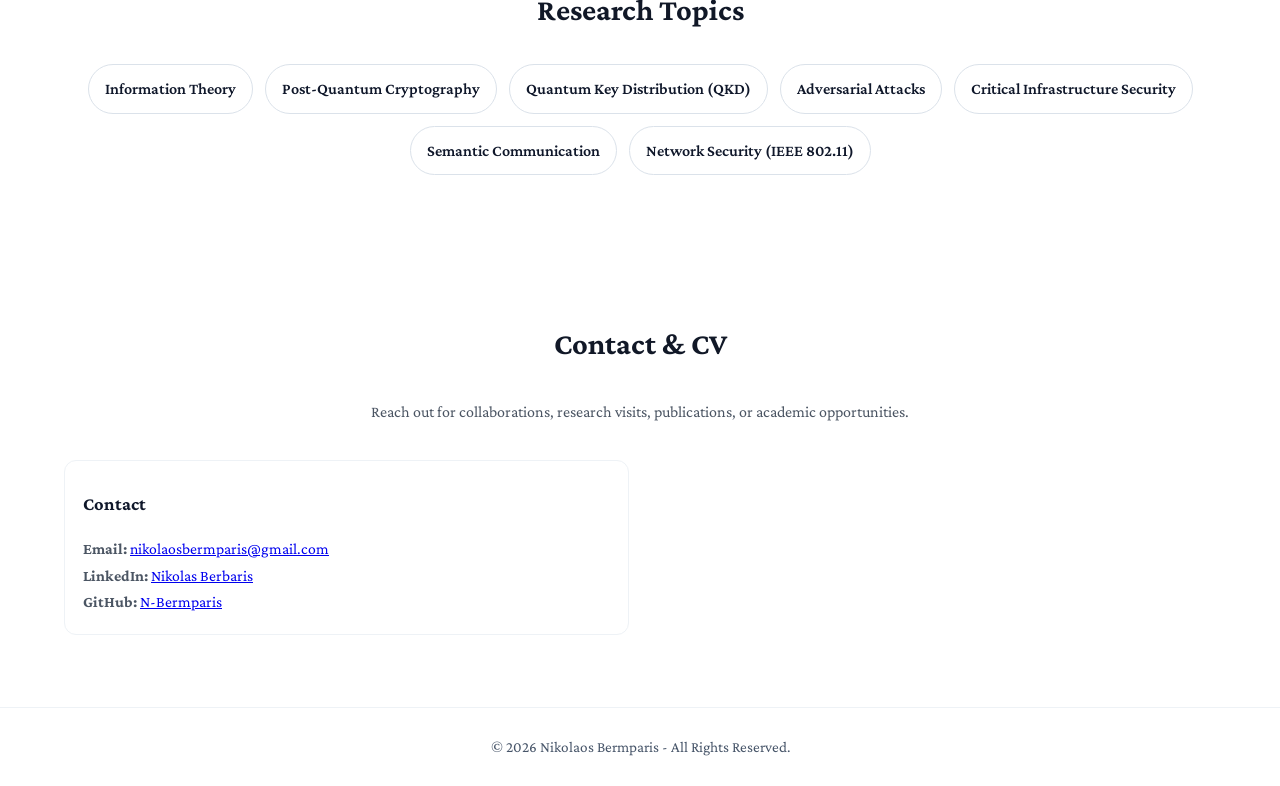
==== commit 2f1e155d: "add article" ====
--- a/index.html
+++ b/index.html
@@ -153,6 +153,27 @@
 
     <div class="events-grid">
 
+      <article class="event-card">
+  <img
+    class="event-img"
+    src="images/national-security-innovation-challenge-2026.jpg"
+    alt="National Security Innovation Challenge 2026"
+  >
+
+  <div class="event-content">
+    <div class="event-date">6-7 June 2026</div>
+
+    <h3 class="event-title">National Security Innovation Challenge</h3>
+
+    <p class="event-desc">
+      Presented a post-quantum readiness platform for secure communications
+      and critical infrastructure at the National Security Innovation Challenge,
+      organized by the National Intelligence Service (ΕΥΠ / NIS), exchanging
+      ideas with experts and receiving valuable feedback from mentors.
+    </p>
+  </div>
+</article>
+
 
       <article class="event-card">
         <img class="event-img" src="images/expo1.jpeg" alt="Library_AI">
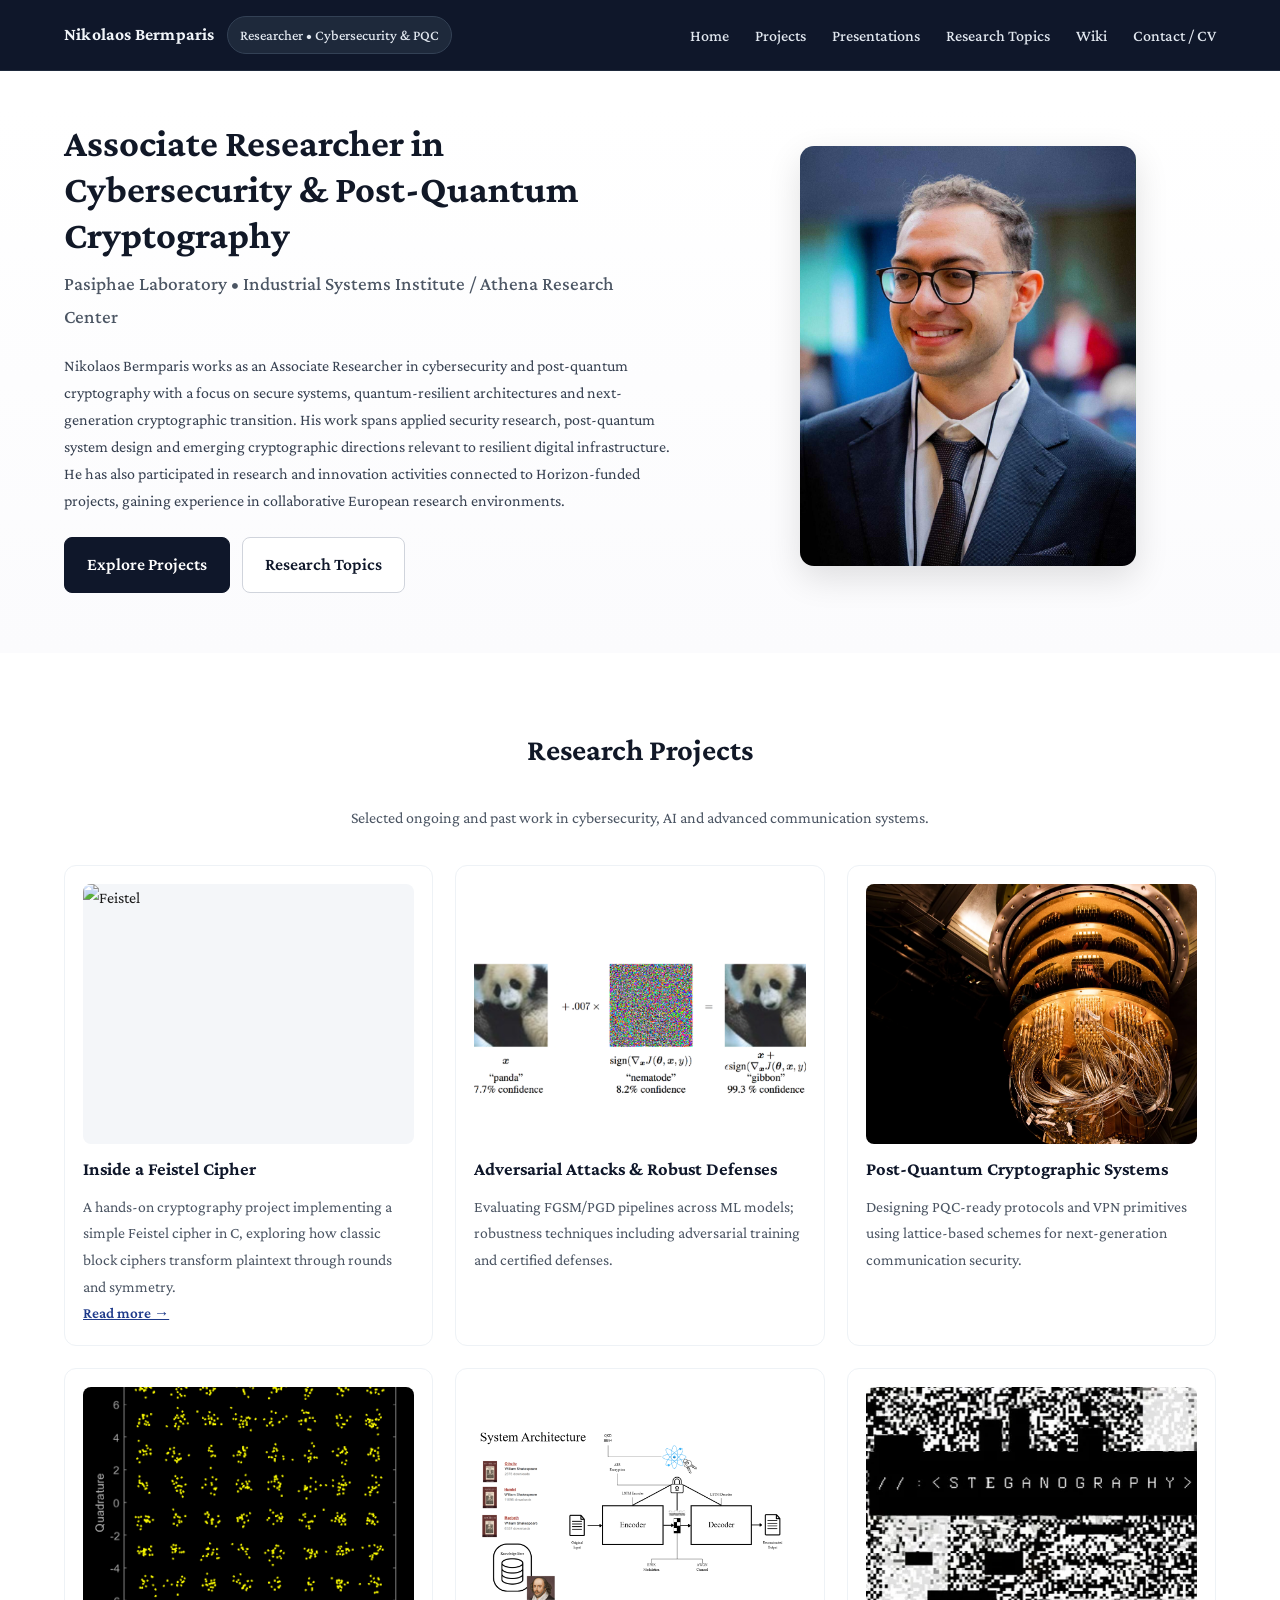
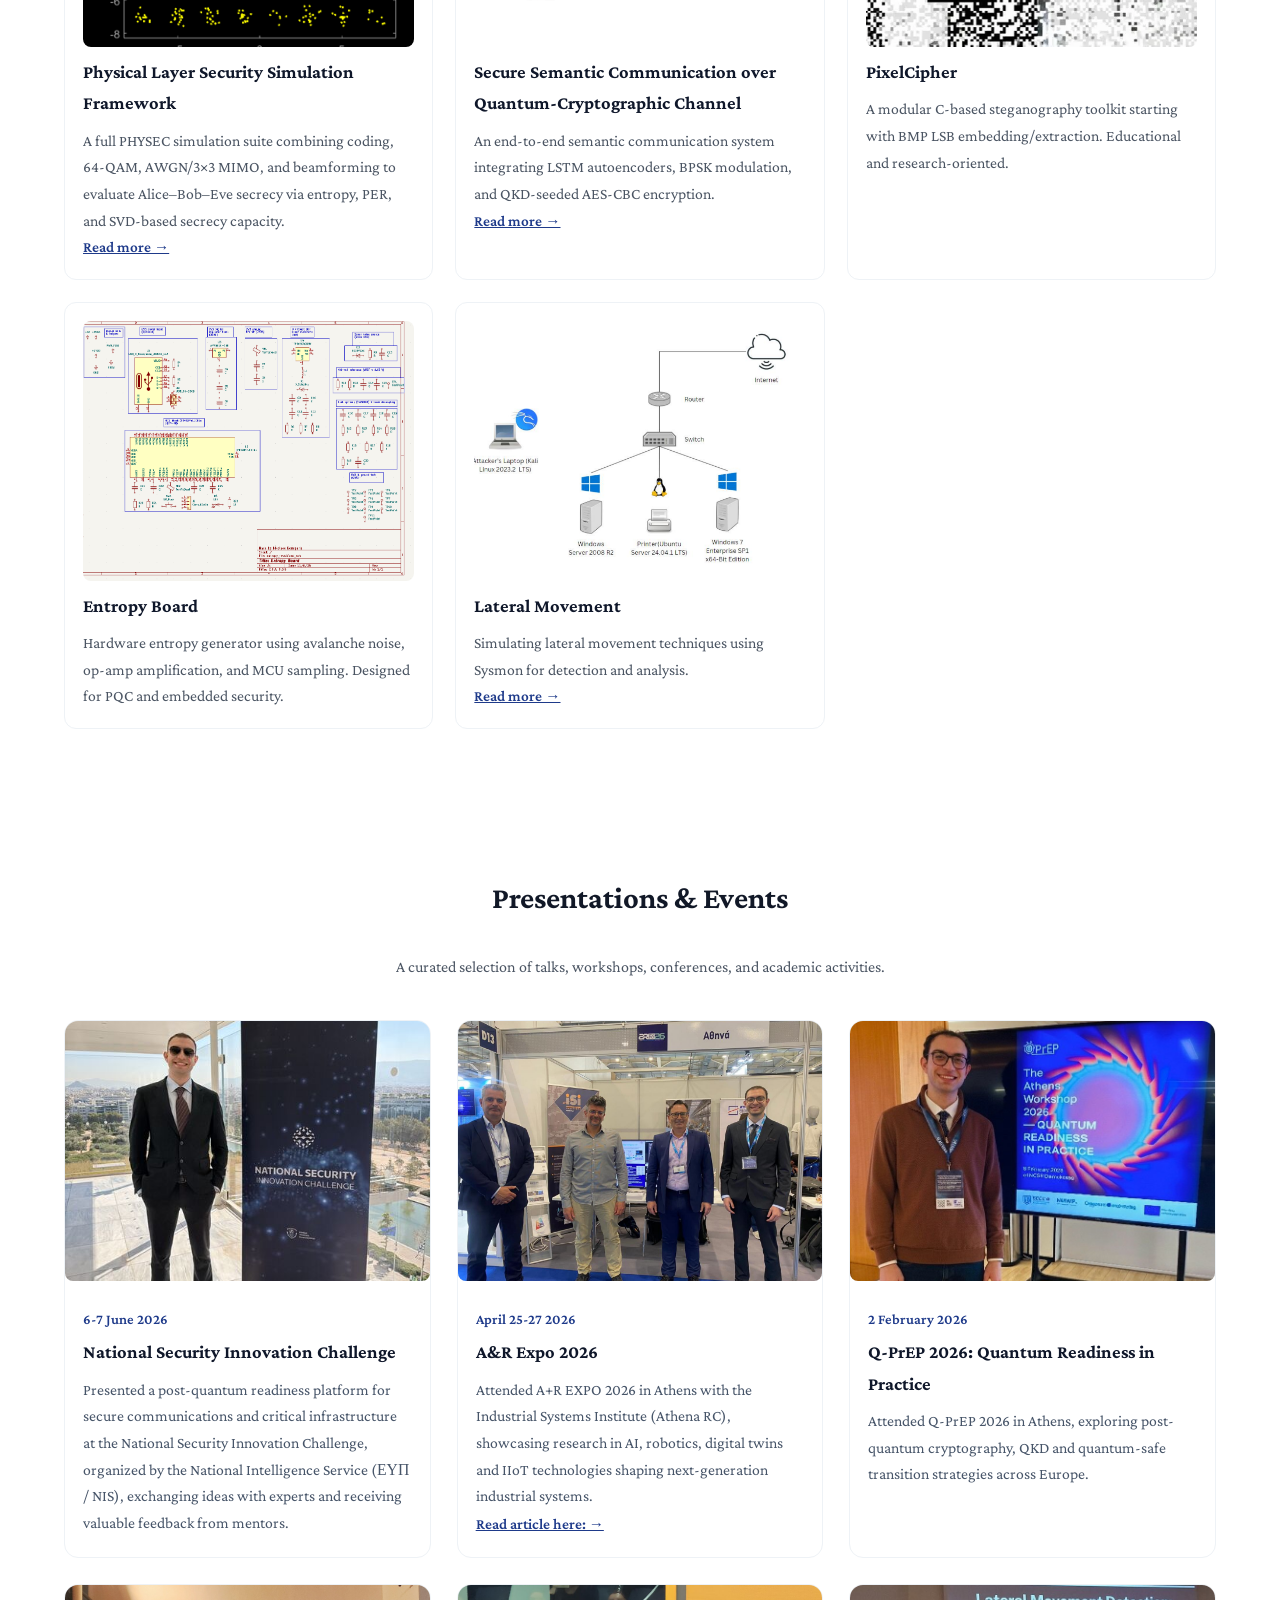
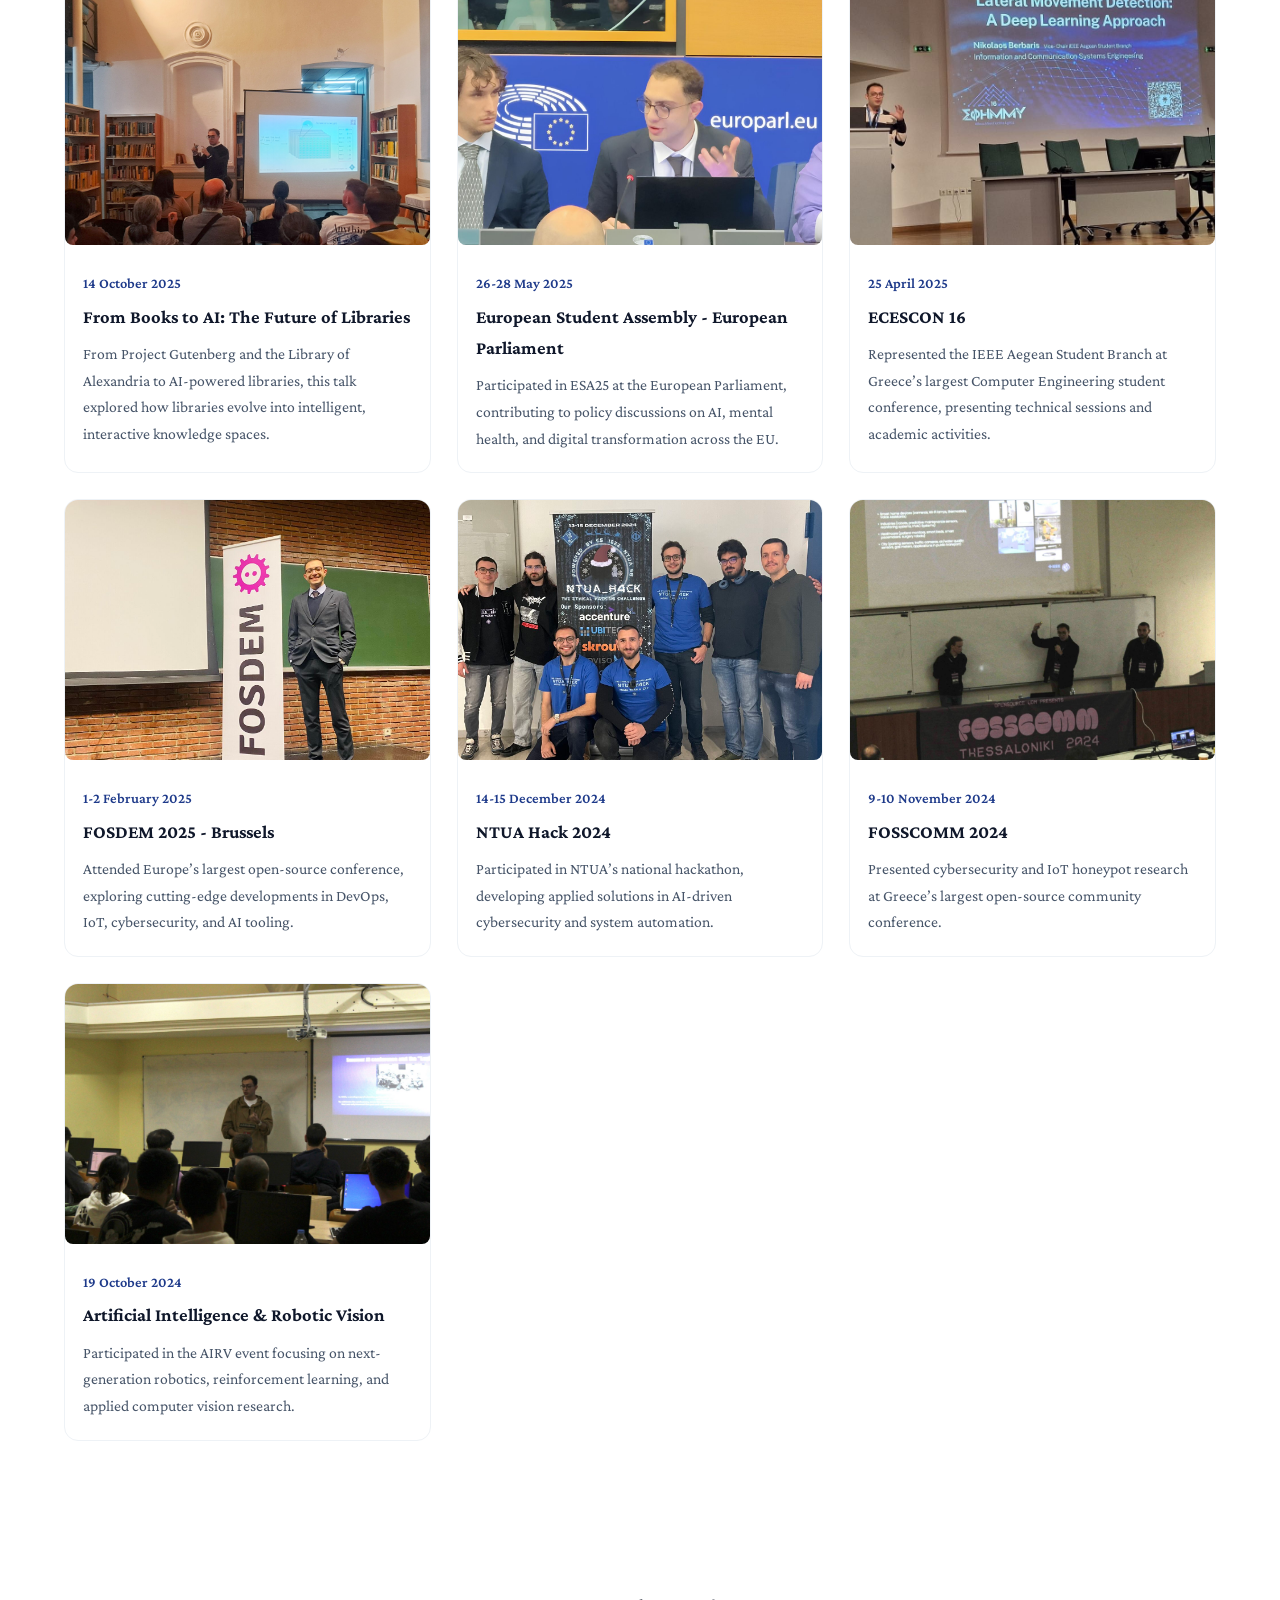
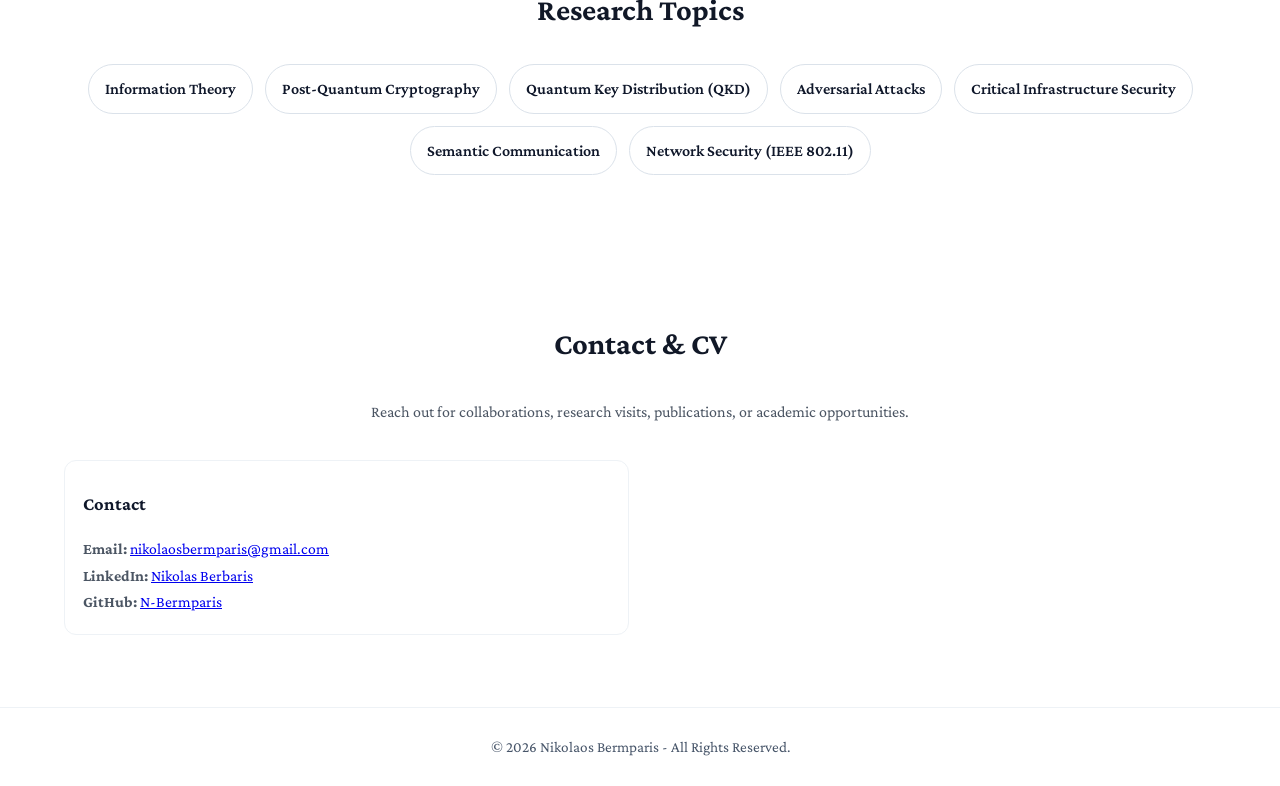
==== commit 49e727eb: "Update index.html - fix wiki navbar" ====
--- a/index.html
+++ b/index.html
@@ -35,7 +35,7 @@
       <li><a href="https://github.com/N-Bermparis" target="_blank">Projects</a></li>
       <li><a href="index.html#events">Presentations</a></li>
       <li><a href="index.html#research">Research Topics</a></li>
-      <li><a href="library.html">Library</a></li>
+      <li><a href="wiki.html">Wiki</a></li>
       <li><a href="contact/secure.html">Contact / CV</a></li>
     </ul>
 
--- a/css/style.css
+++ b/css/style.css
@@ -495,3 +495,364 @@
     display: none;
   }
 }
+
+
+/* -------------------------------------------------- */
+/* BLOG & WIKI */
+/* -------------------------------------------------- */
+
+.page-hero {
+  padding: 26px 0 42px;
+  background: linear-gradient(180deg, #ffffff 0%, #f8fafc 100%);
+  border-bottom: 1px solid #eef2f6;
+}
+
+.page-hero .eyebrow {
+  display: inline-block;
+  color: #1e3a8a;
+  font-weight: 700;
+  letter-spacing: 0.08em;
+  text-transform: uppercase;
+  font-size: 0.82rem;
+  margin-bottom: 10px;
+}
+
+.page-hero h1 {
+  color: #0f172a;
+  font-size: clamp(2.2rem, 5vw, 4rem);
+  line-height: 1.06;
+  max-width: 900px;
+  margin-bottom: 16px;
+}
+
+.page-hero p {
+  color: #475569;
+  max-width: 850px;
+  font-size: 1.15rem;
+}
+
+.breadcrumbs {
+  margin-bottom: 18px;
+  color: #64748b;
+  font-size: 0.95rem;
+}
+
+.breadcrumbs a {
+  color: #1e3a8a;
+  text-decoration: none;
+}
+
+.content-shell {
+  max-width: 980px;
+  margin: 0 auto;
+}
+
+.series-grid,
+.wiki-grid {
+  display: grid;
+  grid-template-columns: repeat(2, minmax(0, 1fr));
+  gap: 22px;
+}
+
+.series-card,
+.wiki-section,
+.article-panel {
+  background: #fff;
+  border: 1px solid #e5eaf0;
+  border-radius: 14px;
+  padding: 24px;
+  box-shadow: 0 10px 28px rgba(15, 23, 42, 0.045);
+}
+
+.series-card {
+  display: flex;
+  flex-direction: column;
+  min-height: 230px;
+}
+
+.series-card .number {
+  font-family: ui-monospace, SFMono-Regular, Menlo, Consolas, monospace;
+  color: #64748b;
+  font-size: 0.82rem;
+  margin-bottom: 16px;
+}
+
+.series-card h2,
+.series-card h3,
+.wiki-section h2,
+.article-panel h2 {
+  text-align: left;
+  margin-bottom: 10px;
+  color: #0f172a;
+}
+
+.series-card p,
+.wiki-section p,
+.article-panel p {
+  color: #475569;
+}
+
+.series-card .card-link {
+  margin-top: auto;
+  padding-top: 20px;
+}
+
+.card-link a,
+.text-link {
+  color: #1e3a8a;
+  font-weight: 700;
+  text-decoration: none;
+}
+
+.card-link a:hover,
+.text-link:hover {
+  text-decoration: underline;
+}
+
+.blog-feature {
+  display: grid;
+  grid-template-columns: 0.9fr 1.1fr;
+  overflow: hidden;
+  border: 1px solid #e5eaf0;
+  border-radius: 16px;
+  background: #fff;
+  box-shadow: 0 16px 38px rgba(15, 23, 42, 0.06);
+}
+
+.blog-feature img {
+  width: 100%;
+  height: 100%;
+  min-height: 350px;
+  object-fit: cover;
+  background: #f1f5f9;
+}
+
+.blog-feature-content {
+  padding: 38px;
+  display: flex;
+  flex-direction: column;
+  justify-content: center;
+}
+
+.blog-feature-content h2 {
+  text-align: left;
+  font-size: 2rem;
+  margin-bottom: 14px;
+}
+
+.blog-meta {
+  color: #64748b;
+  font-size: 0.9rem;
+  margin-bottom: 12px;
+}
+
+.jump-links {
+  display: flex;
+  flex-wrap: wrap;
+  gap: 10px;
+  margin-top: 24px;
+}
+
+.jump-links a {
+  border: 1px solid #dbe2ea;
+  border-radius: 999px;
+  padding: 8px 13px;
+  color: #0f172a;
+  text-decoration: none;
+  background: #fff;
+  font-weight: 600;
+}
+
+.jump-links a:hover {
+  border-color: #94a3b8;
+  background: #f8fafc;
+}
+
+.wiki-section {
+  scroll-margin-top: 125px;
+}
+
+.wiki-section h2 {
+  font-size: 1.55rem;
+  border-bottom: 1px solid #e5eaf0;
+  padding-bottom: 12px;
+}
+
+.link-directory {
+  list-style: none;
+  margin-top: 10px;
+}
+
+.link-directory li {
+  padding: 13px 0;
+  border-bottom: 1px dashed #e2e8f0;
+}
+
+.link-directory li:last-child {
+  border-bottom: 0;
+}
+
+.link-directory strong {
+  display: inline;
+  color: #0f172a;
+  font-size: 1rem;
+  font-weight: 400;
+}
+
+.link-directory a {
+  display: inline;
+  max-width: 100%;
+  color: #c2410c;
+  overflow-wrap: anywhere;
+  word-break: break-word;
+  text-decoration: none;
+  font-family: ui-monospace, SFMono-Regular, Menlo, Consolas, monospace;
+  font-size: 0.9rem;
+}
+
+.entry-separator {
+  color: #64748b;
+  white-space: nowrap;
+}
+
+.link-directory a:hover {
+  text-decoration: underline;
+}
+
+.article-layout {
+  display: grid;
+  grid-template-columns: minmax(0, 1fr) 260px;
+  gap: 30px;
+  align-items: start;
+}
+
+.article-body {
+  max-width: 760px;
+}
+
+.article-body h2,
+.article-body h3 {
+  color: #0f172a;
+  margin: 34px 0 12px;
+}
+
+.article-body h2 {
+  font-size: 1.75rem;
+}
+
+.article-body p,
+.article-body li {
+  color: #334155;
+  font-size: 1.08rem;
+}
+
+.article-body ul {
+  margin: 12px 0 20px 22px;
+}
+
+.article-aside {
+  position: sticky;
+  top: 120px;
+  border: 1px solid #e5eaf0;
+  border-radius: 12px;
+  padding: 18px;
+  background: #f8fafc;
+}
+
+.article-aside strong {
+  display: block;
+  margin-bottom: 8px;
+  color: #0f172a;
+}
+
+.article-aside a {
+  display: block;
+  color: #1e3a8a;
+  text-decoration: none;
+  padding: 5px 0;
+}
+
+.article-aside a:hover {
+  text-decoration: underline;
+}
+
+.note-box {
+  border-left: 4px solid #1e3a8a;
+  background: #f8fafc;
+  padding: 16px 18px;
+  margin: 24px 0;
+  border-radius: 0 10px 10px 0;
+}
+
+@media (max-width: 1050px) {
+  .nav-links { gap: 16px; }
+  .nav-links a { font-size: 0.95rem; }
+}
+
+@media (max-width: 820px) {
+  .series-grid,
+  .wiki-grid,
+  .blog-feature,
+  .article-layout {
+    grid-template-columns: 1fr;
+  }
+
+  .blog-feature img {
+    min-height: 240px;
+    max-height: 320px;
+  }
+
+  .article-aside {
+    position: static;
+    order: -1;
+  }
+}
+
+
+/* Flat, full-width wiki directory */
+.wiki-list-page .page-hero {
+  padding-bottom: 28px;
+}
+
+.wiki-list-page main section {
+  padding-top: 34px;
+}
+
+.wiki-list-page .wiki-grid {
+  display: block;
+  max-width: 1180px;
+}
+
+.wiki-list-page .wiki-section {
+  background: transparent;
+  border: 0;
+  border-radius: 0;
+  box-shadow: none;
+  padding: 0;
+  margin: 0 0 36px;
+}
+
+.wiki-list-page .wiki-section h2 {
+  border-bottom: 0;
+  padding-bottom: 0;
+  margin: 0 0 8px;
+  font-size: 1.65rem;
+}
+
+.wiki-list-page .link-directory {
+  margin: 0;
+}
+
+.wiki-list-page .link-directory li {
+  border-bottom: 0;
+  padding: 4px 0;
+  line-height: 1.65;
+}
+
+.wiki-list-page .link-directory a {
+  font-size: 0.98rem;
+}
+
+.wiki-list-page .link-directory strong {
+  font-size: 1.05rem;
+}
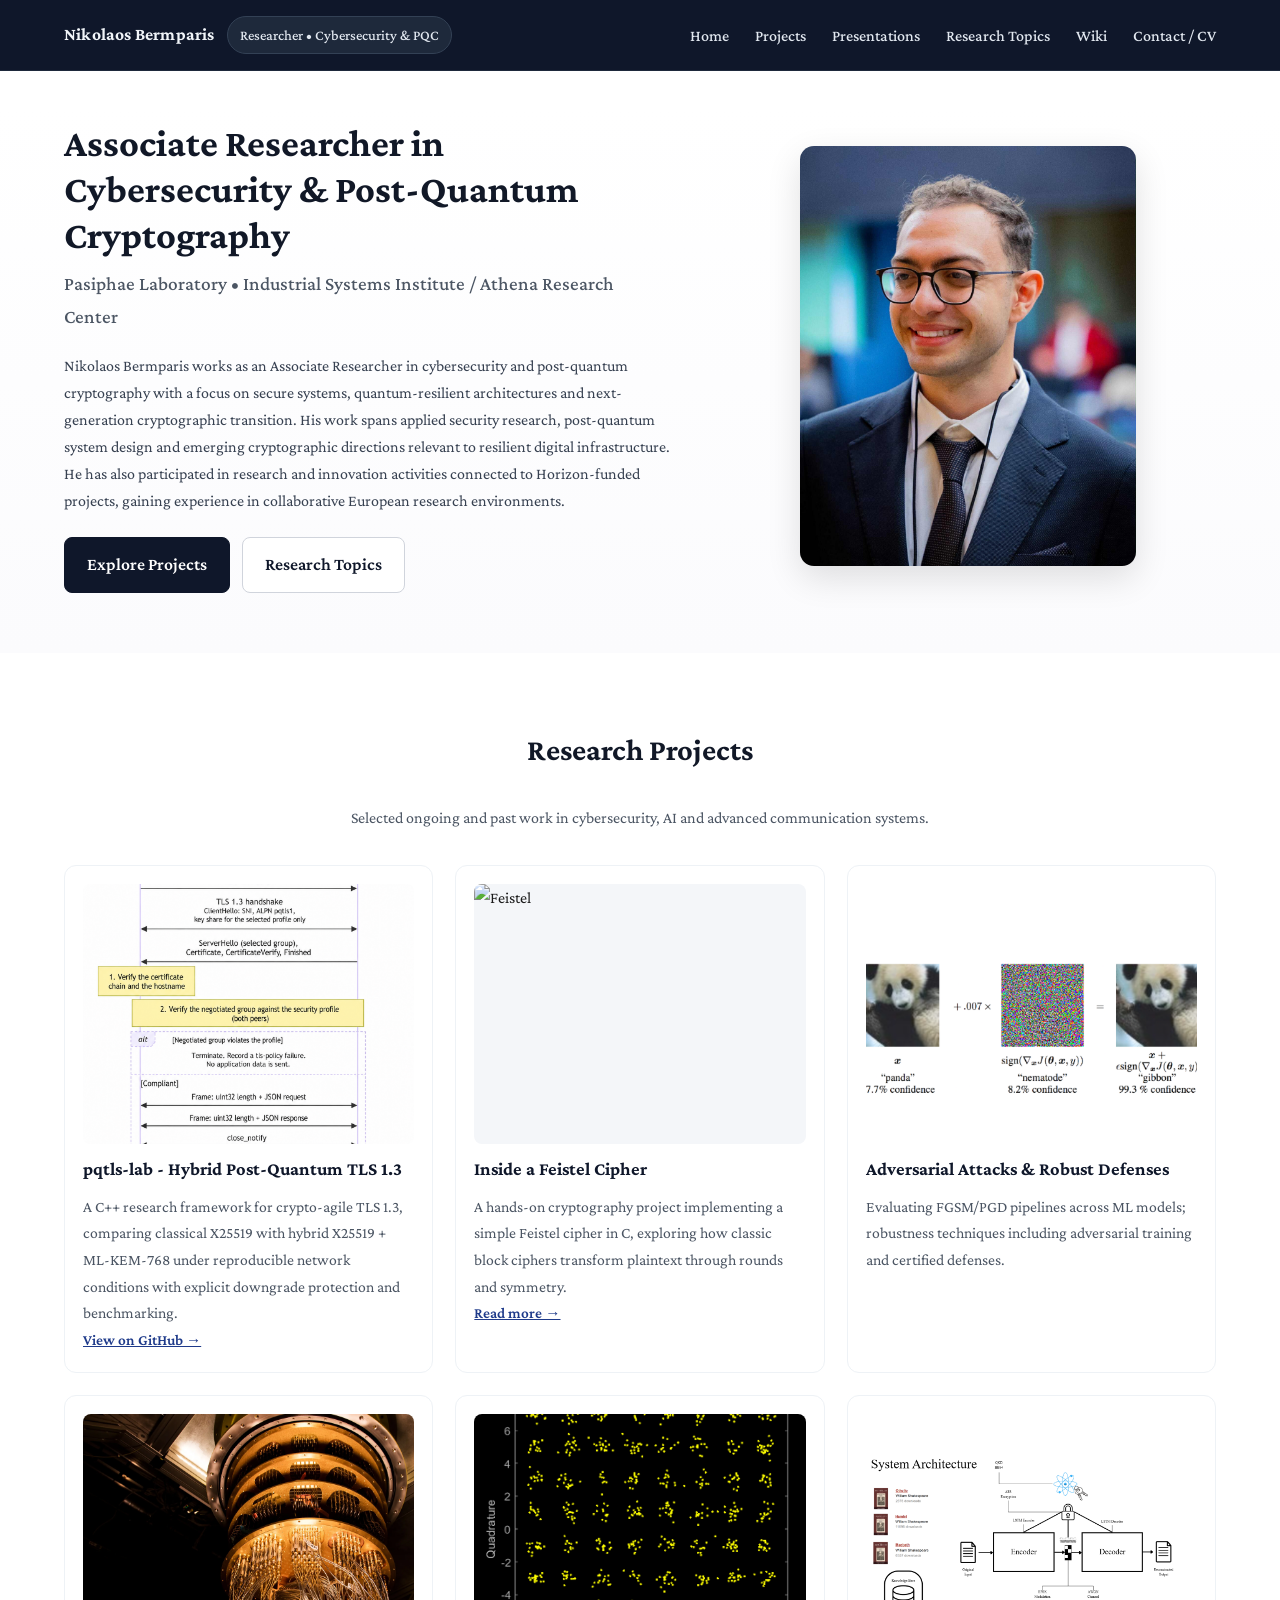
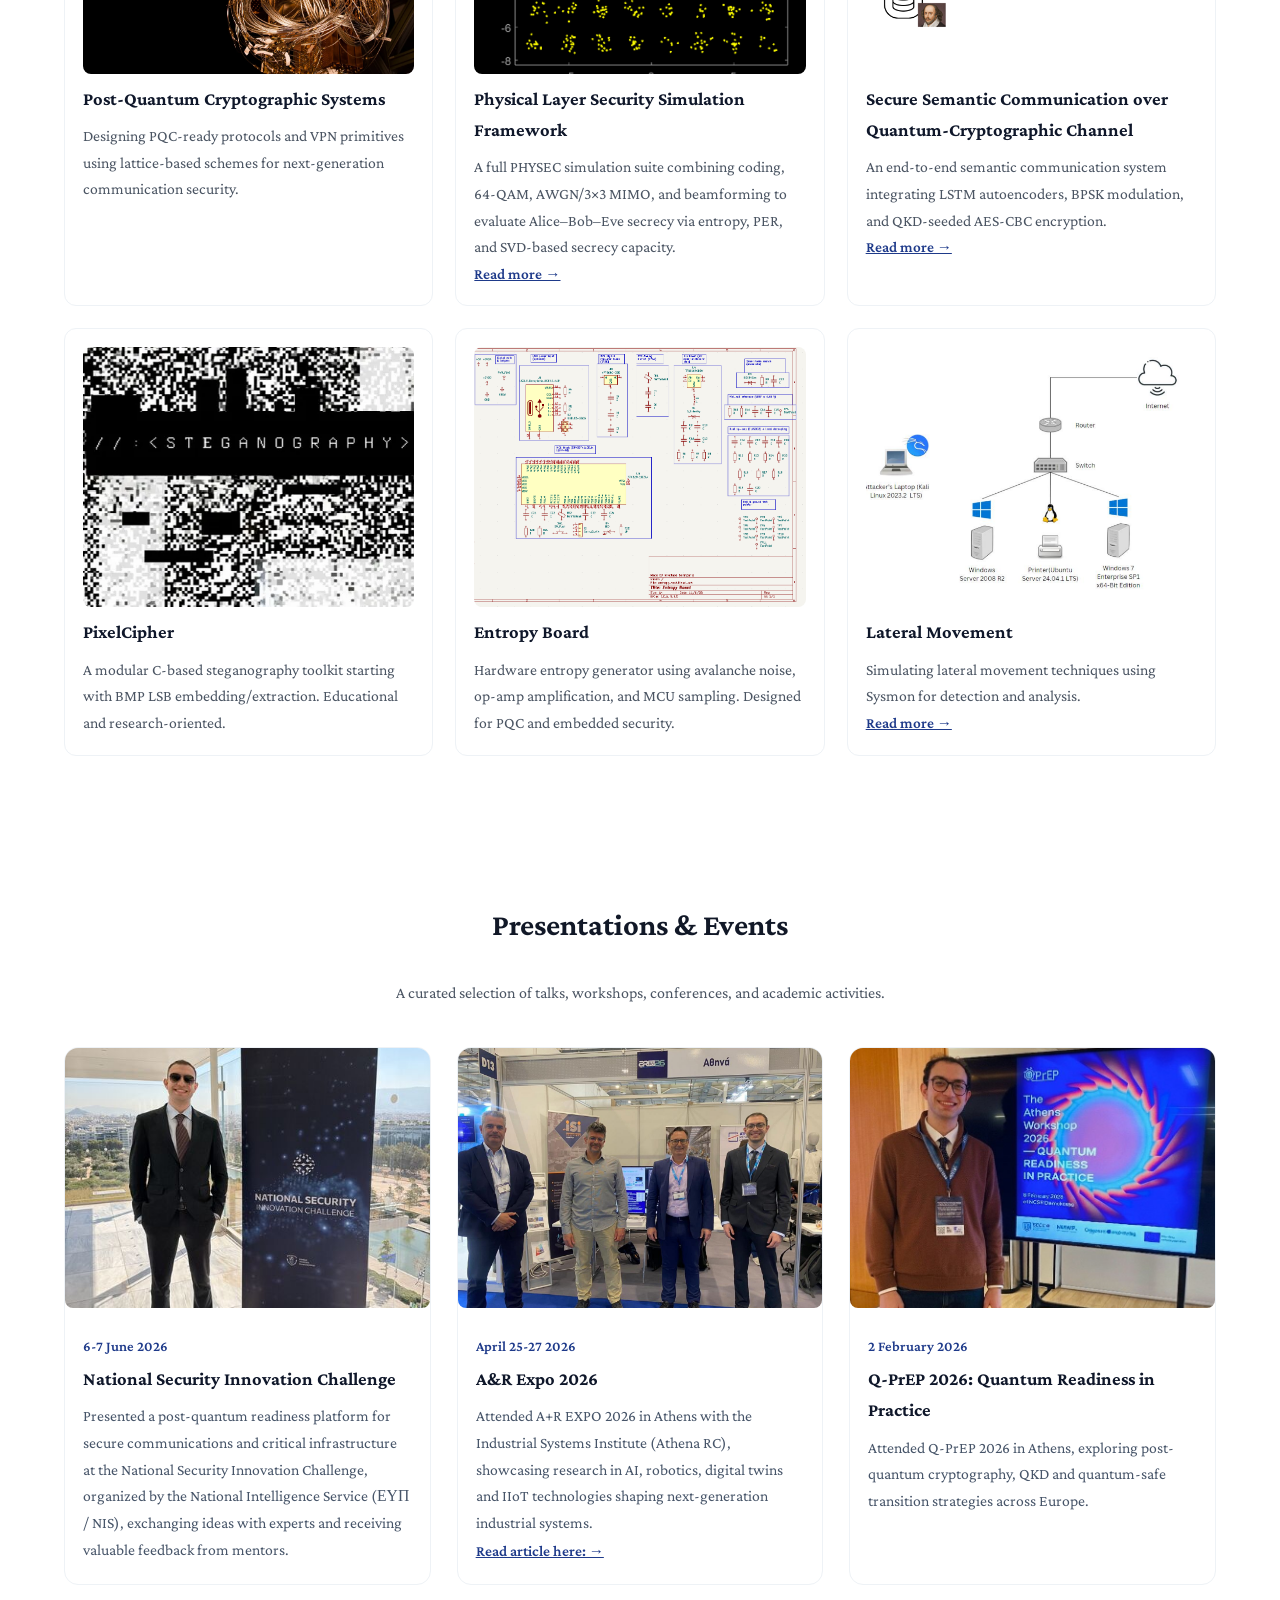
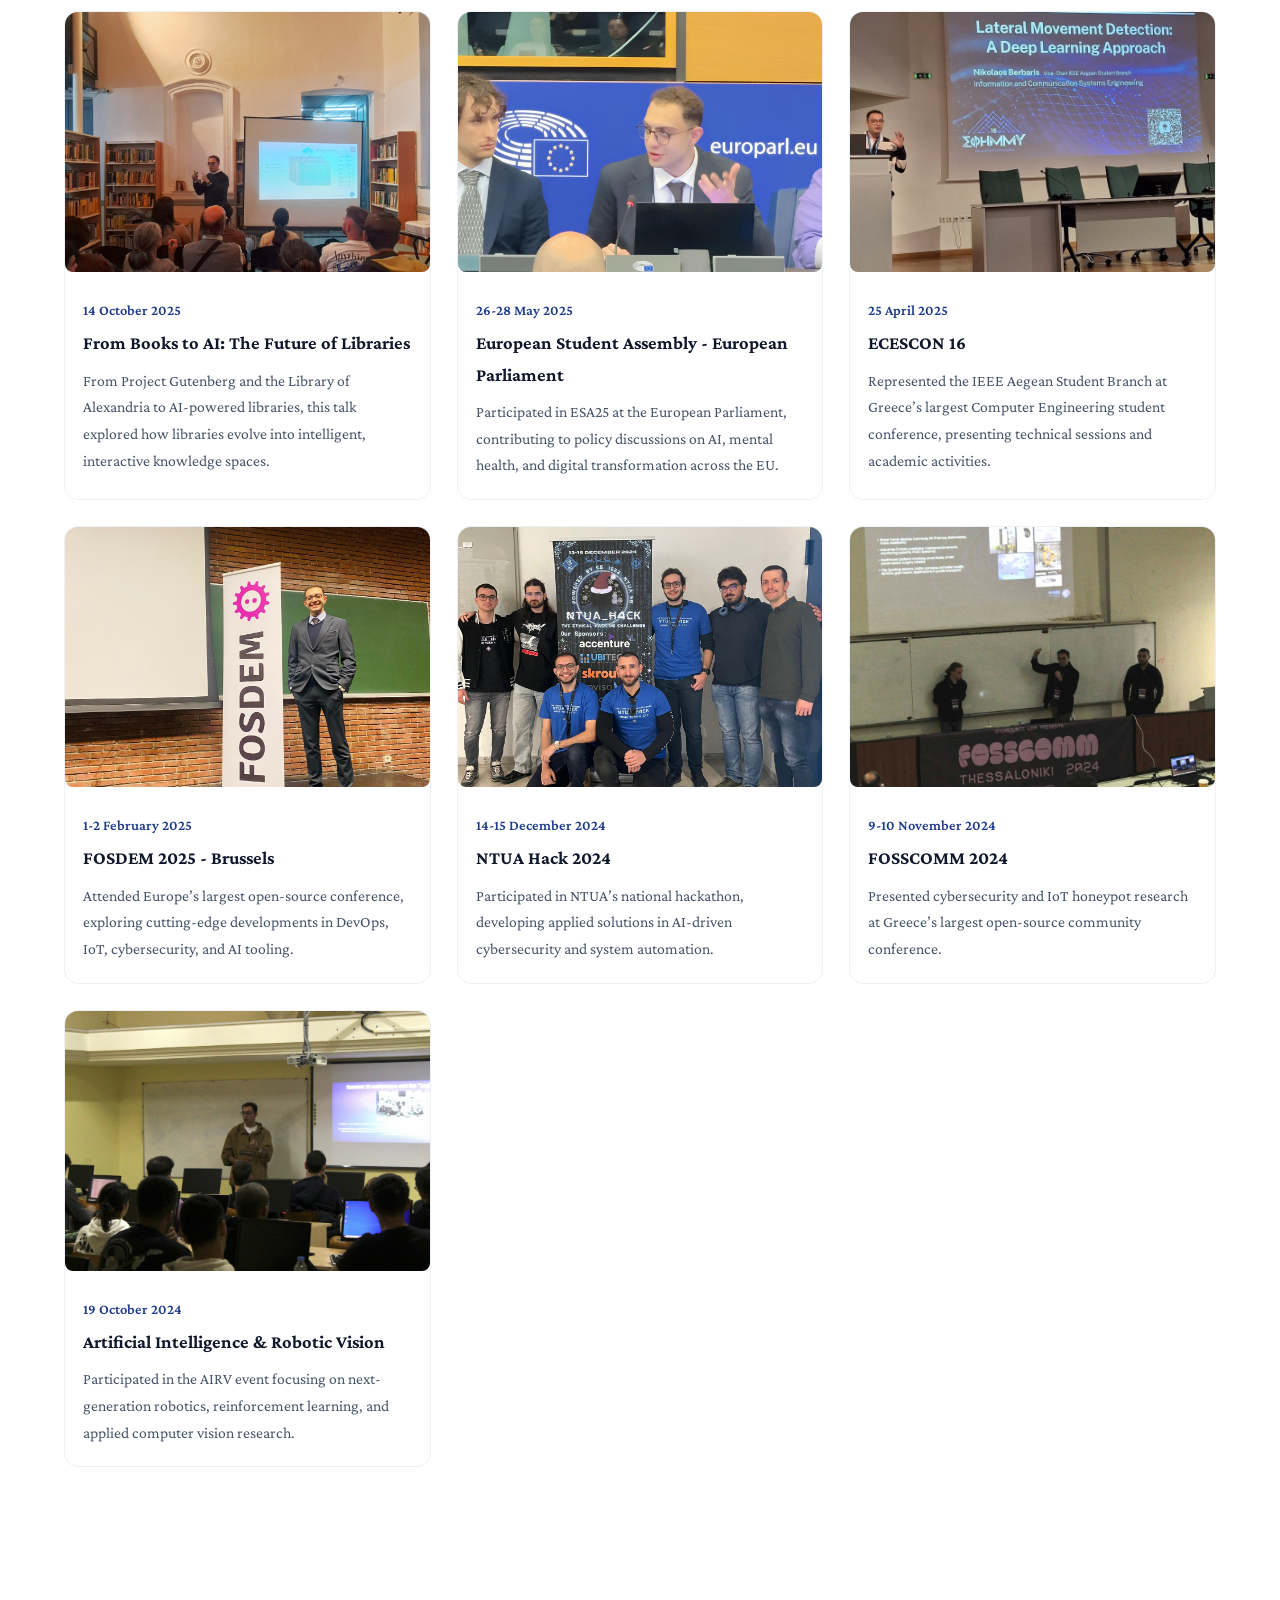
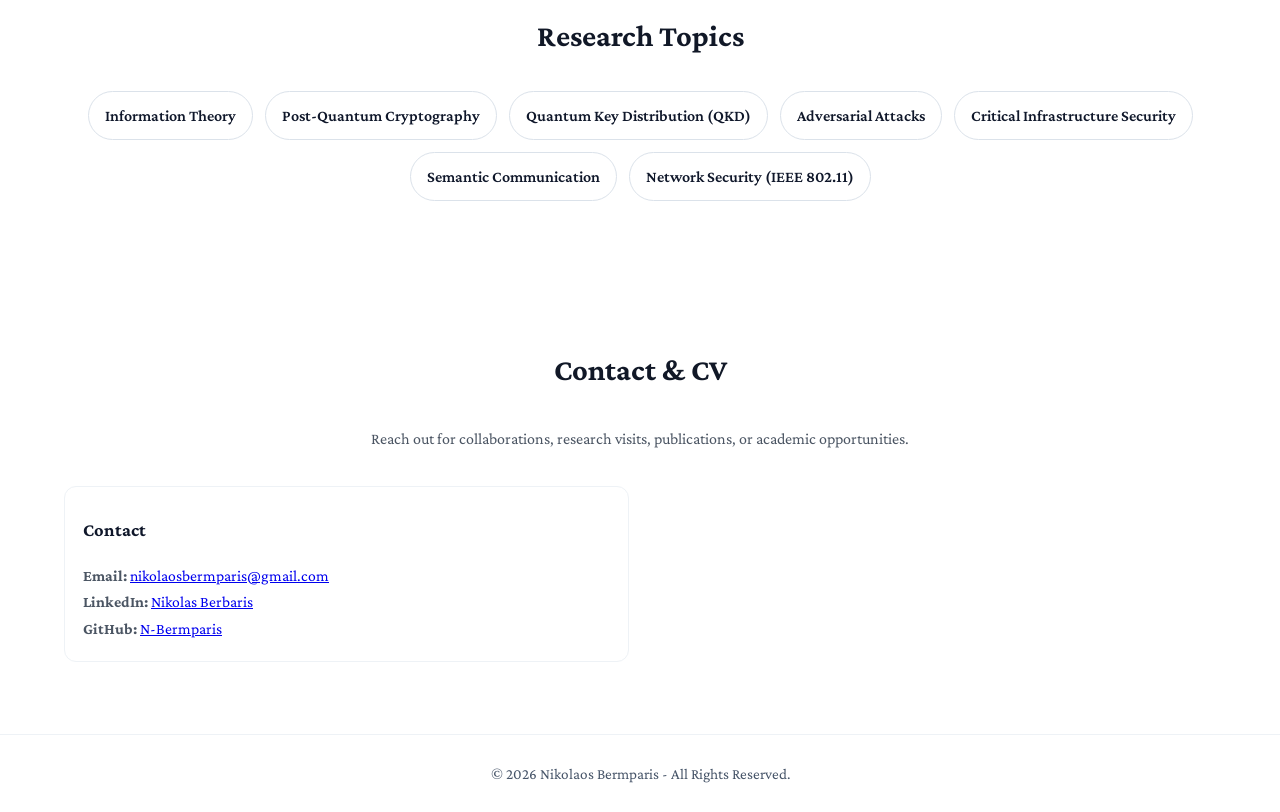
==== commit 60cf2f67: "Add PQTLS LAB project details to index.html Added a new project section for PQTLS LAB with details a" ====
--- a/index.html
+++ b/index.html
@@ -76,6 +76,32 @@
 
     <div class="grid cols-3">
 
+      <!-- PQTLS LAB -->
+<article class="card">
+  <img
+    class="event-img"
+    src="images/pqtls-lab-architecture.png"
+    alt="pqtls-lab hybrid post-quantum TLS 1.3 architecture"
+  >
+
+  <h3>pqtls-lab - Hybrid Post-Quantum TLS 1.3</h3>
+
+  <p>
+    A C++ research framework for crypto-agile TLS 1.3,
+    comparing classical X25519 with hybrid X25519 + ML-KEM-768
+    under reproducible network conditions with explicit downgrade
+    protection and benchmarking.
+  </p>
+
+  <p class="project-link">
+    <a
+      href="https://github.com/N-Bermparis/pqtls-lab"
+      target="_blank"
+      rel="noopener"
+    >
+      View on GitHub → </a> </p>
+</article>
+
 
             <article class="card">
         <img class="event-img" src="https://raw.githubusercontent.com/louazz/feistelcipher/HEAD/feistel.png" alt="Feistel">
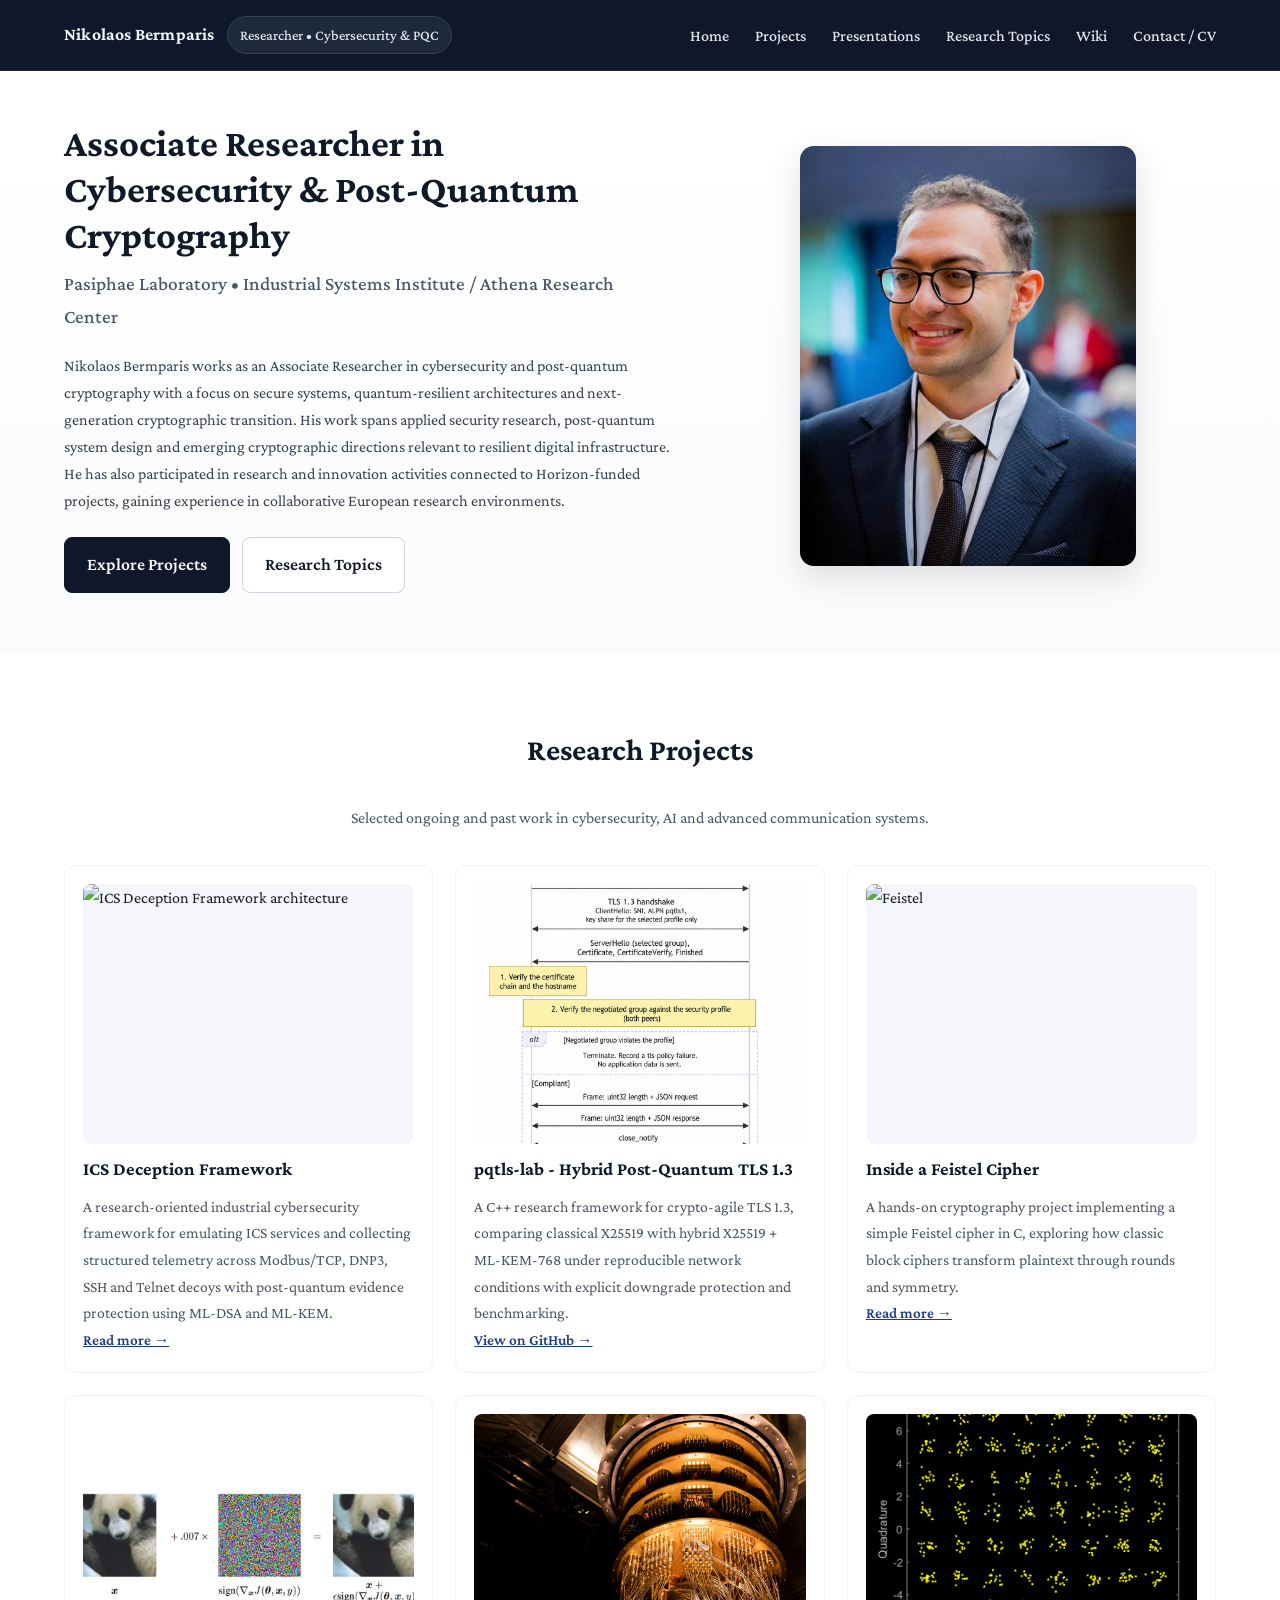
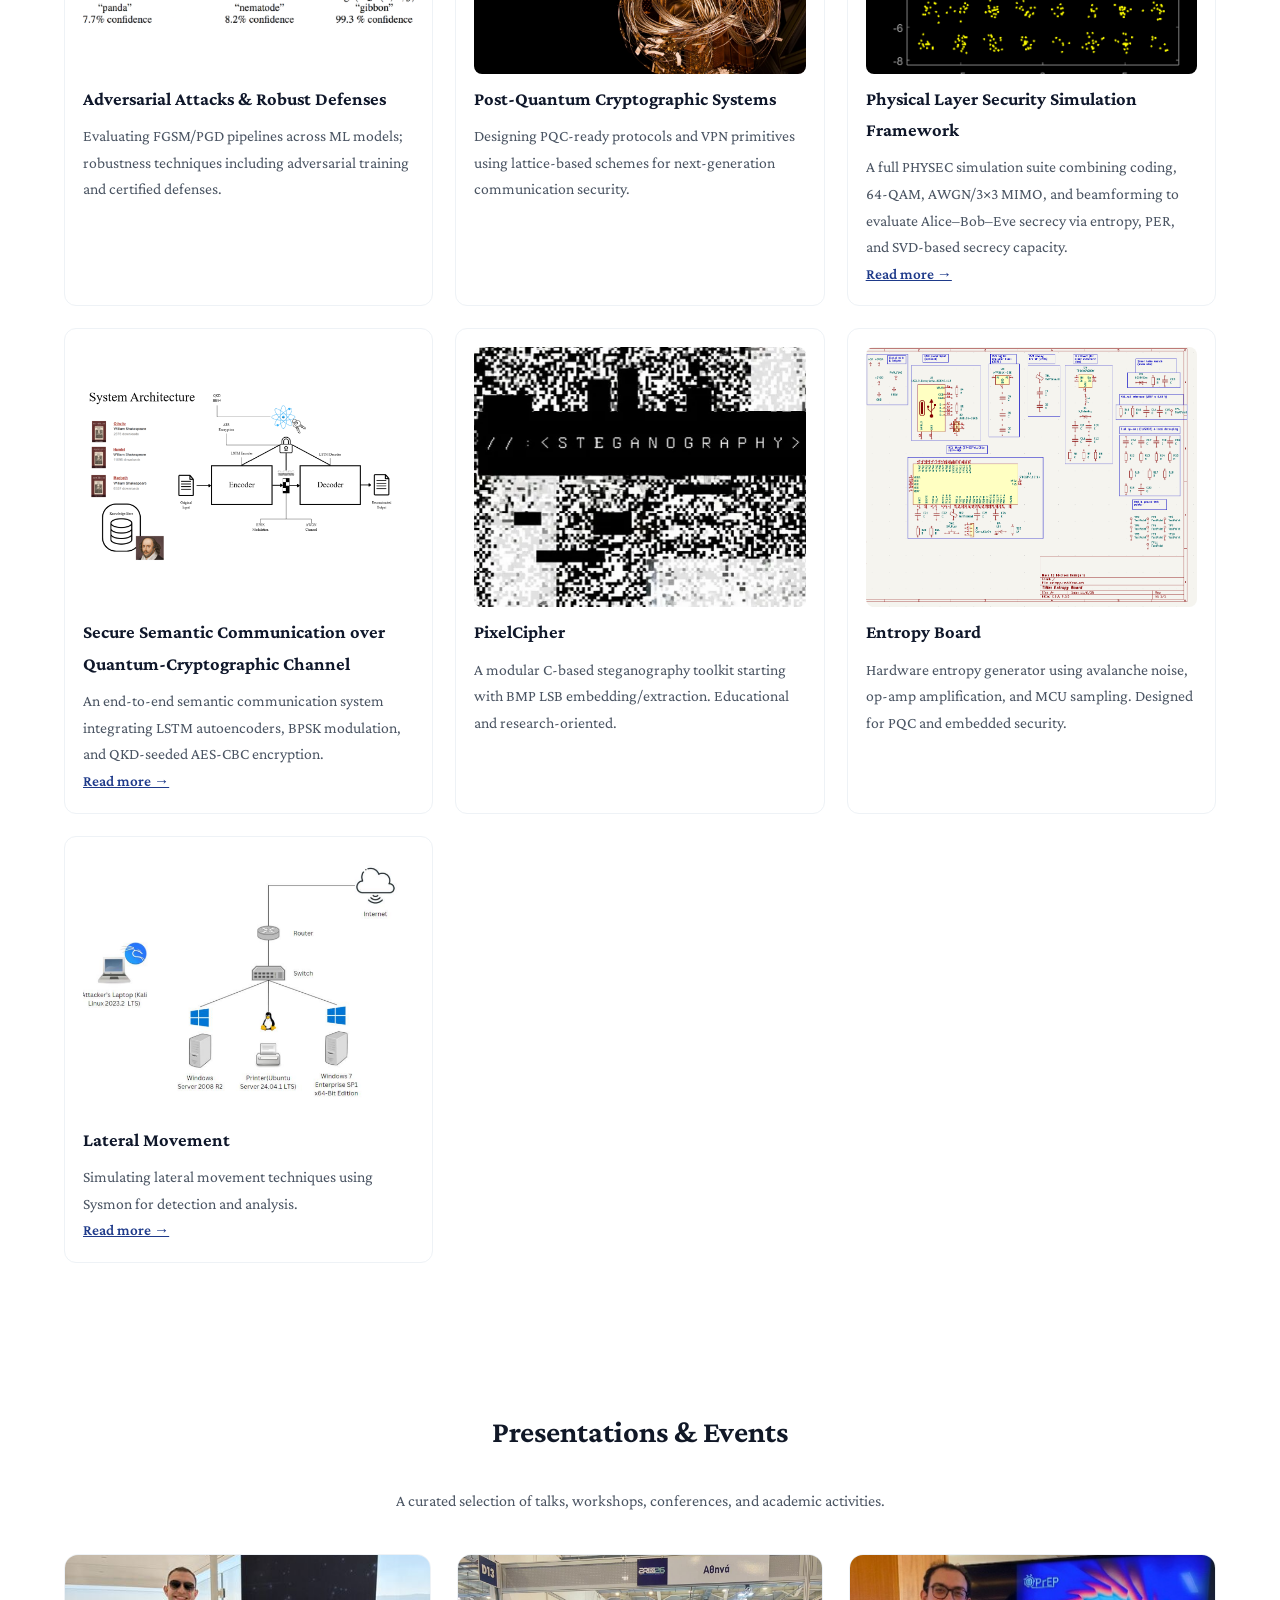
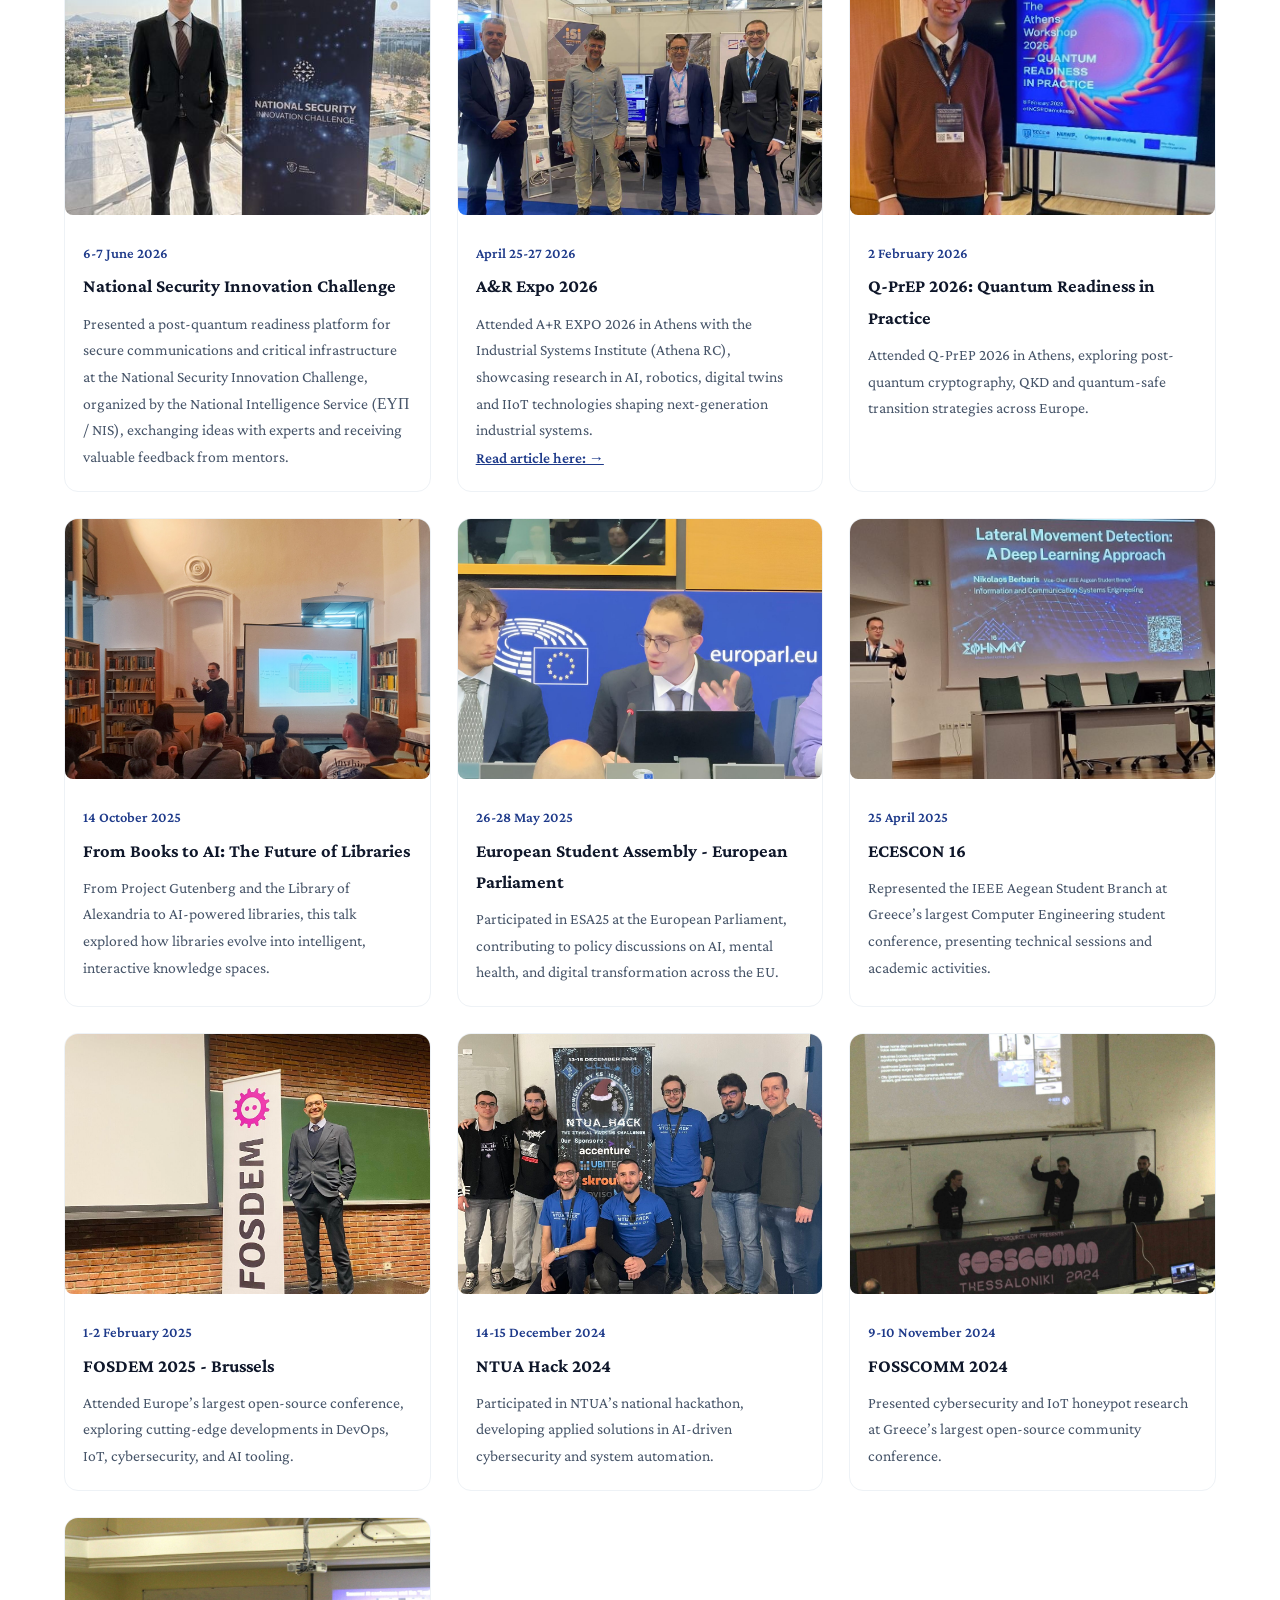
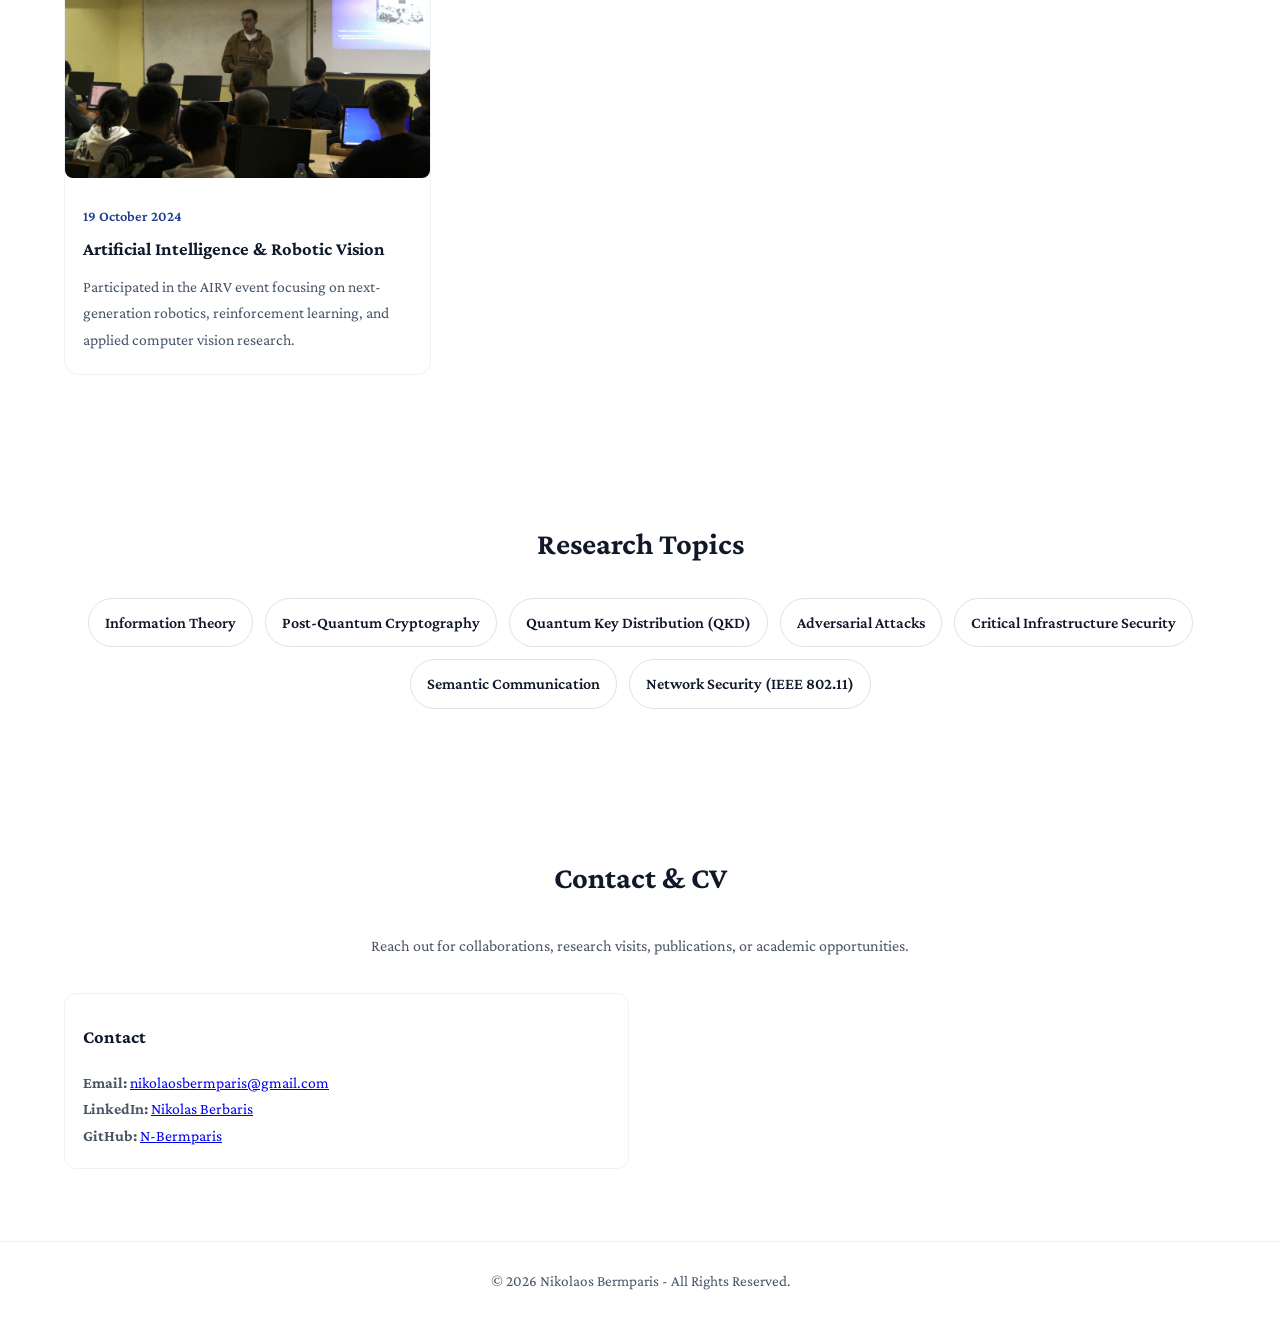
==== commit f06794ca: "Add ICS Deception Framework project card Added a new project card for the ICS Deception Framework wi" ====
--- a/index.html
+++ b/index.html
@@ -76,6 +76,13 @@
 
     <div class="grid cols-3">
 
+      <article class="card">
+  <img class="event-img" src="https://www.fahadholding.com/media/editor_media/rm_defence/produktbilder/11_Industrial-System.jpg" alt="ICS Deception Framework architecture">
+  <h3>ICS Deception Framework</h3>
+  <p>A research-oriented industrial cybersecurity framework for emulating ICS services and collecting structured telemetry across Modbus/TCP, DNP3, SSH and Telnet decoys with post-quantum evidence protection using ML-DSA and ML-KEM.</p>
+  <p class="project-link"><a href="https://github.com/N-Bermparis/ICS-Deception-Framework" target="_blank">Read more →</a></p>
+</article>
+
       <!-- PQTLS LAB -->
 <article class="card">
   <img
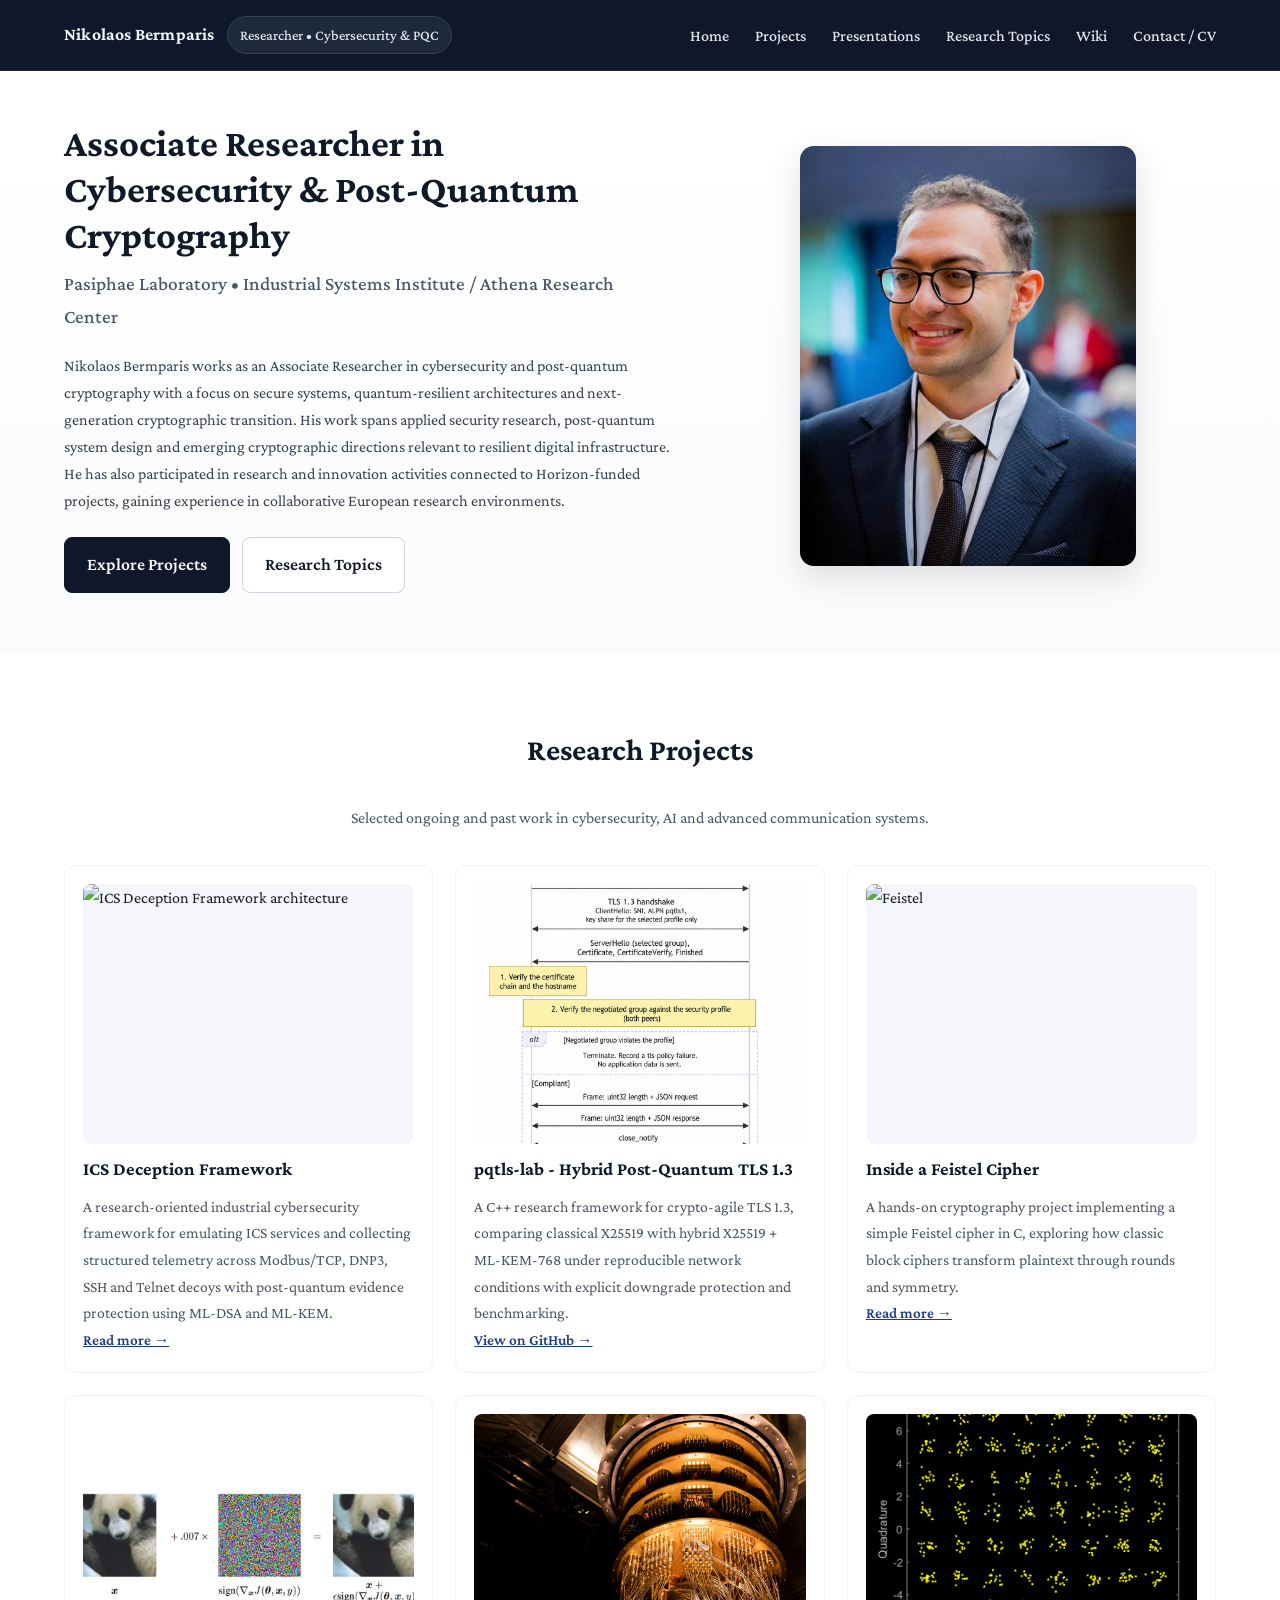
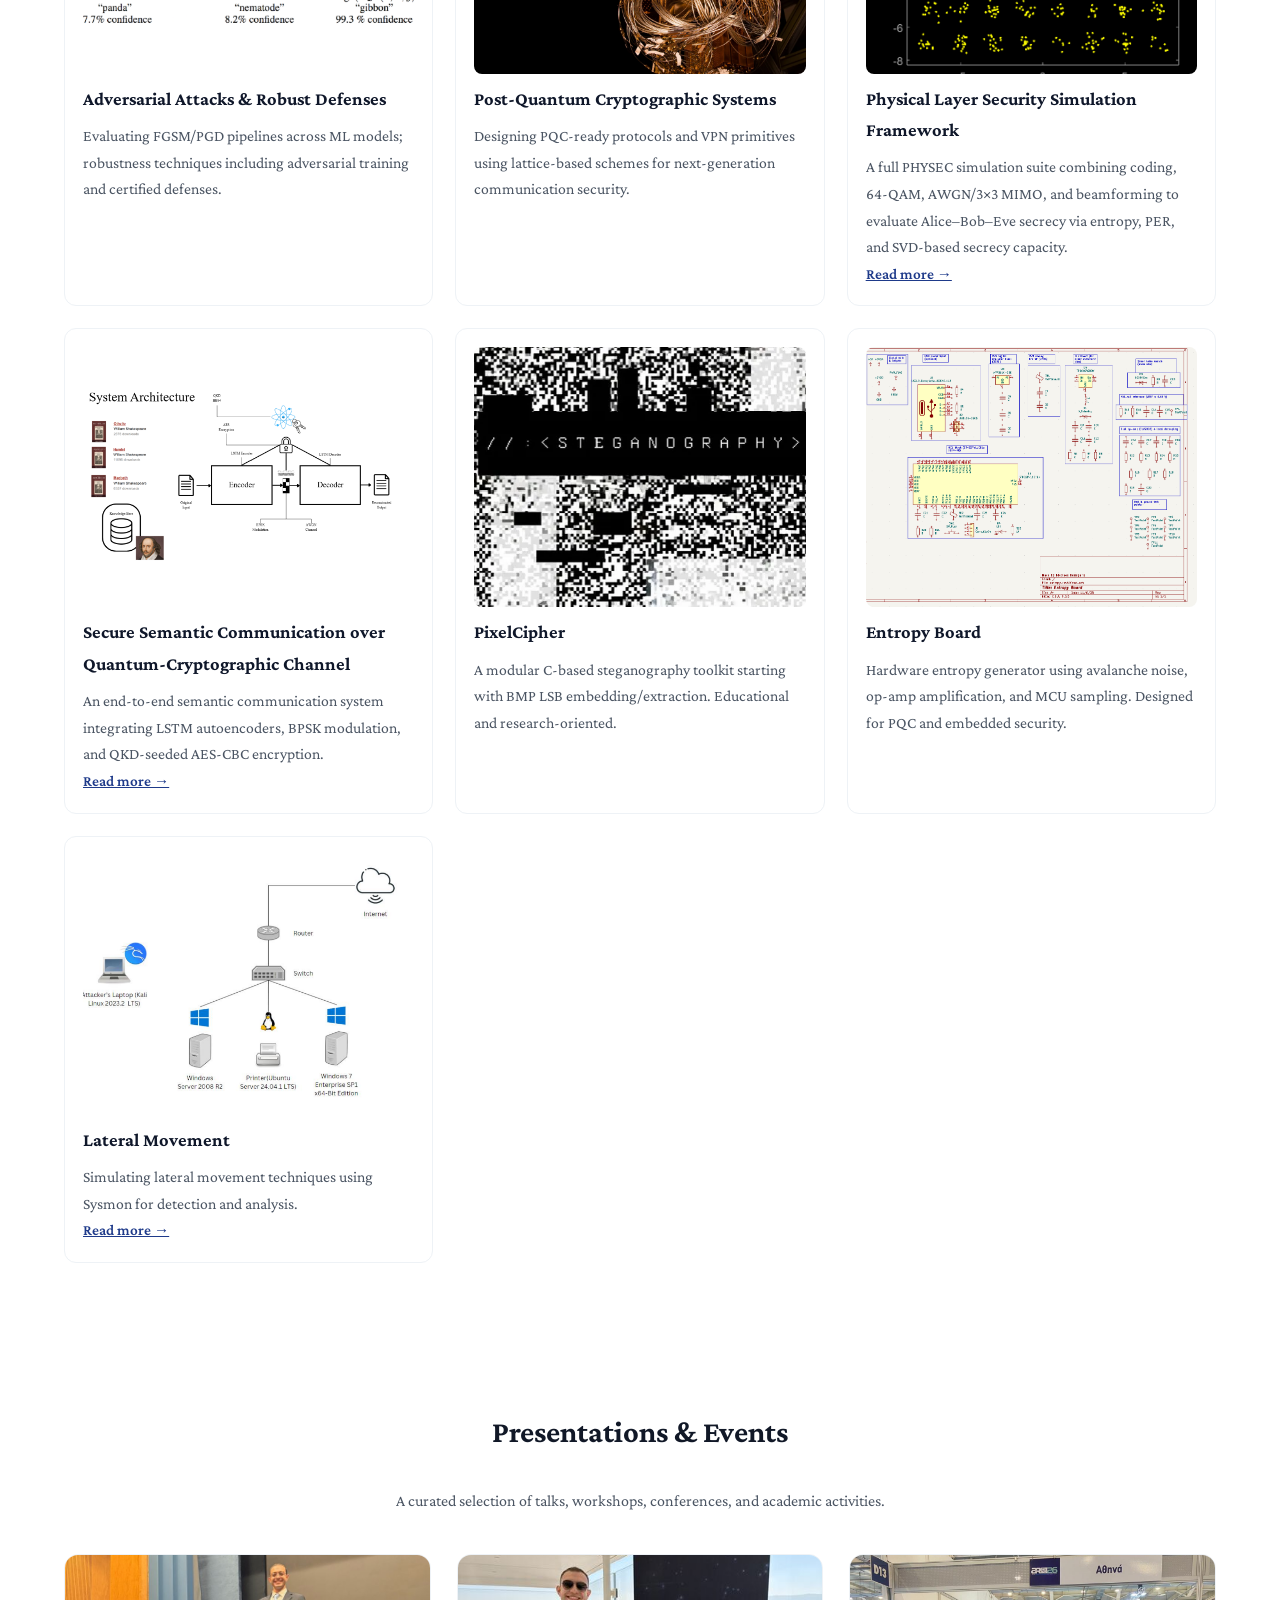
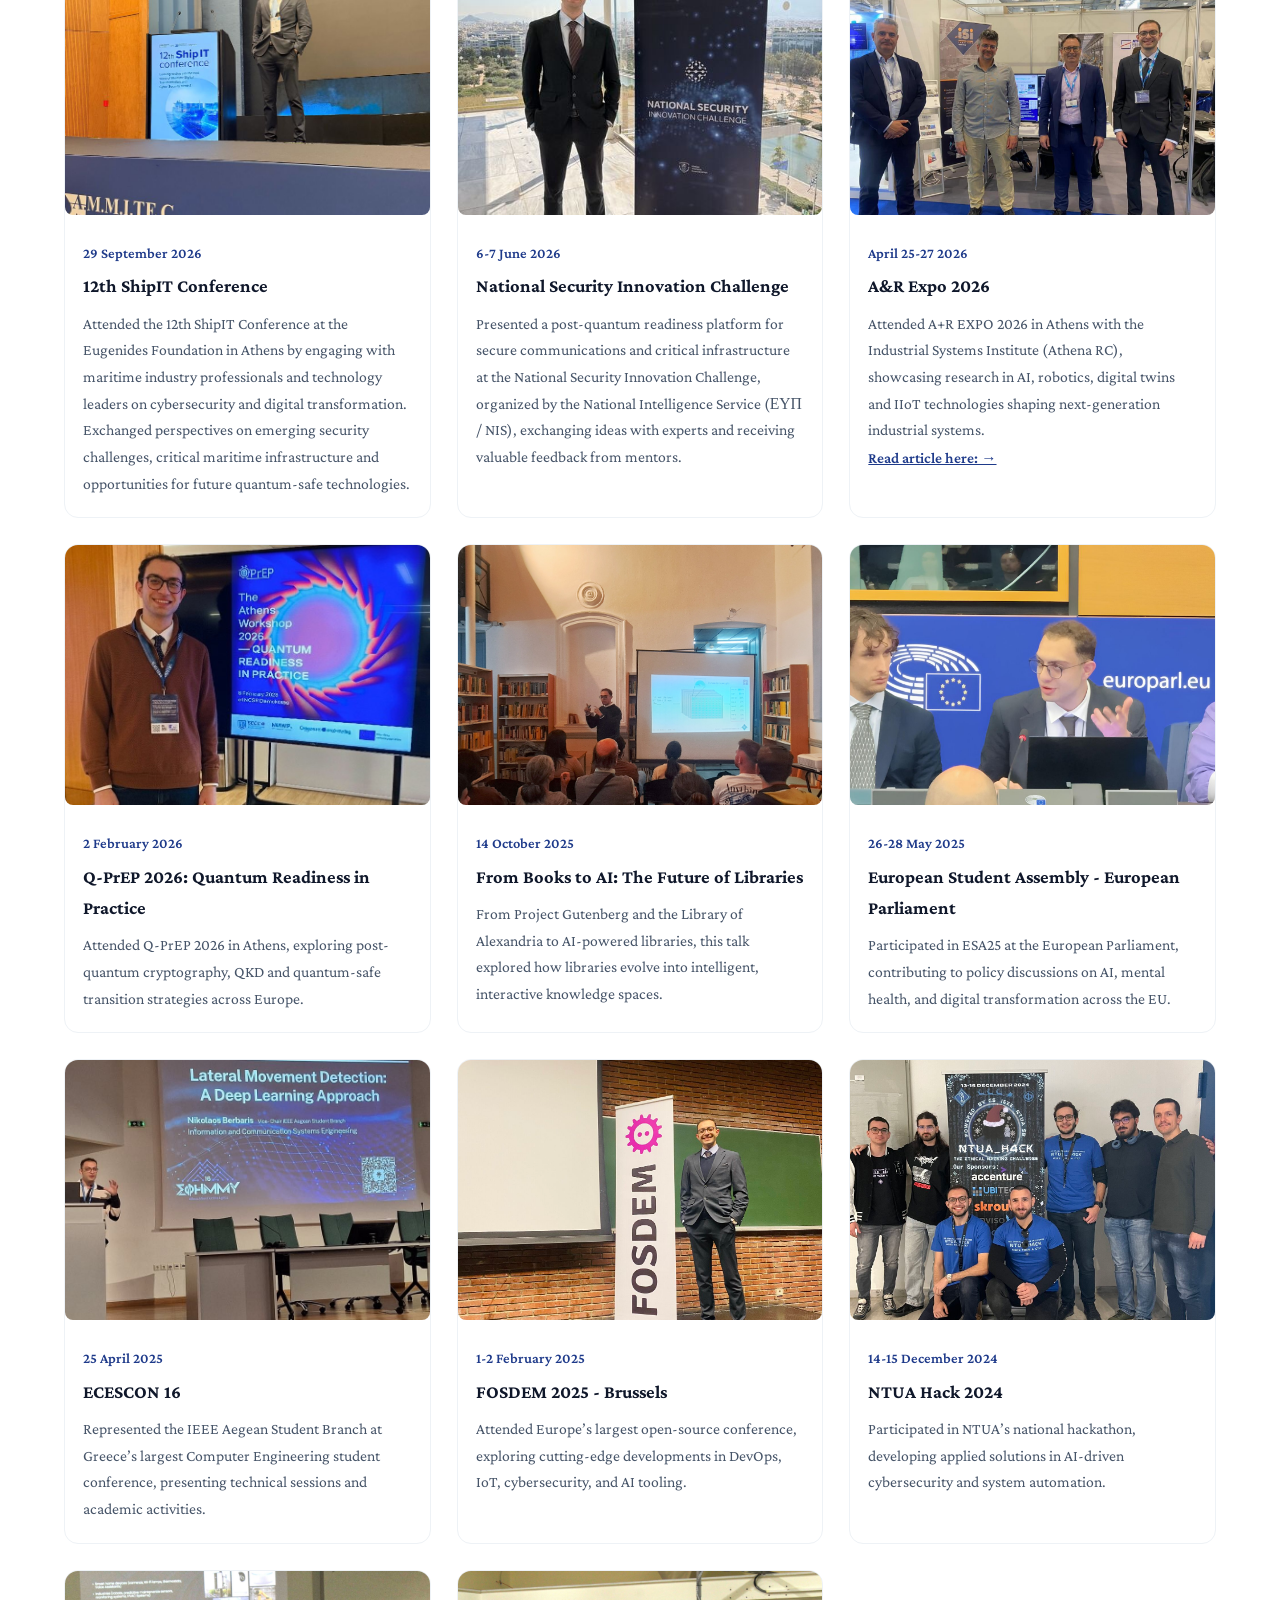
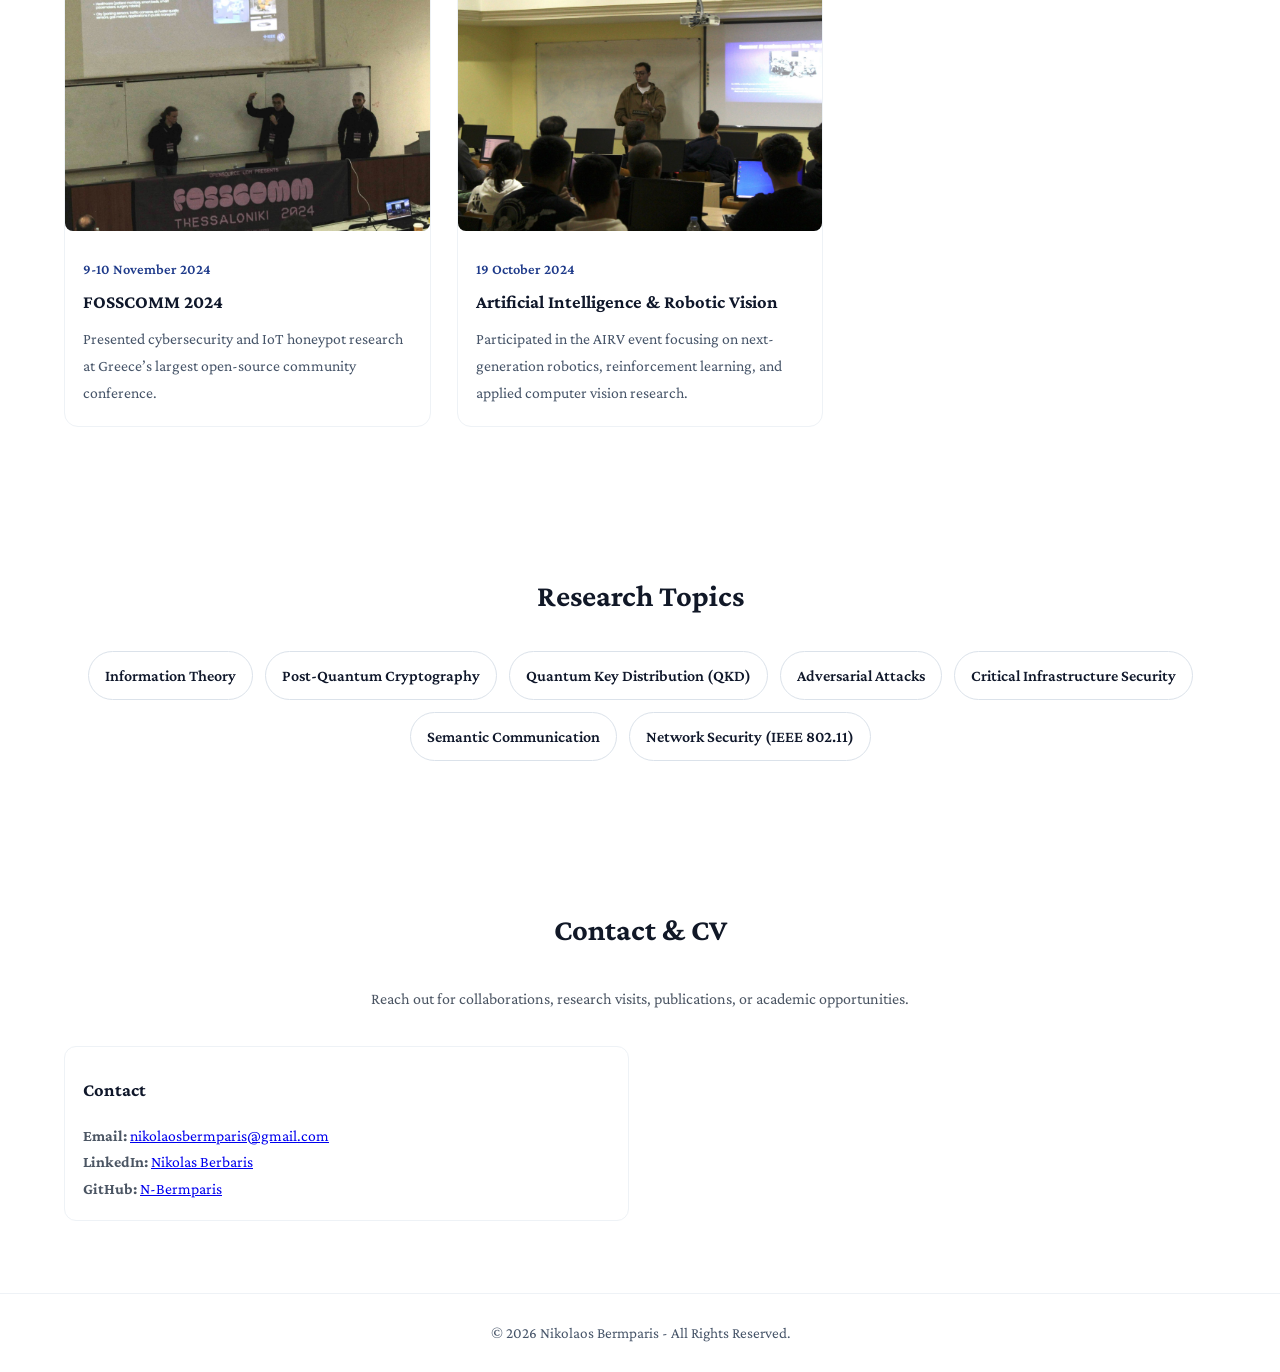
==== commit 87f71e36: "Add ShipIT Conference 2026 event details Added details for the 12th ShipIT Conference including date" ====
--- a/index.html
+++ b/index.html
@@ -186,6 +186,31 @@
 
     <div class="events-grid">
 
+
+      <!-- ShipIT Conference 2026 -->
+<article class="event-card">
+  <img
+    class="event-img"
+    src="images/shipit-conference-2026.jpg"
+    alt="12th ShipIT Conference 2026 at Eugenides Foundation"
+  >
+
+  <div class="event-content">
+    <div class="event-date">29 September 2026</div>
+
+    <h3 class="event-title">12th ShipIT Conference</h3>
+
+    <p class="event-desc">
+      Attended the 12th ShipIT Conference at the Eugenides Foundation
+      in Athens by engaging with maritime industry professionals and
+      technology leaders on cybersecurity and
+      digital transformation. Exchanged perspectives on emerging
+      security challenges, critical maritime infrastructure and
+      opportunities for future quantum-safe technologies.
+    </p>
+  </div>
+</article>
+
       <article class="event-card">
   <img
     class="event-img"
